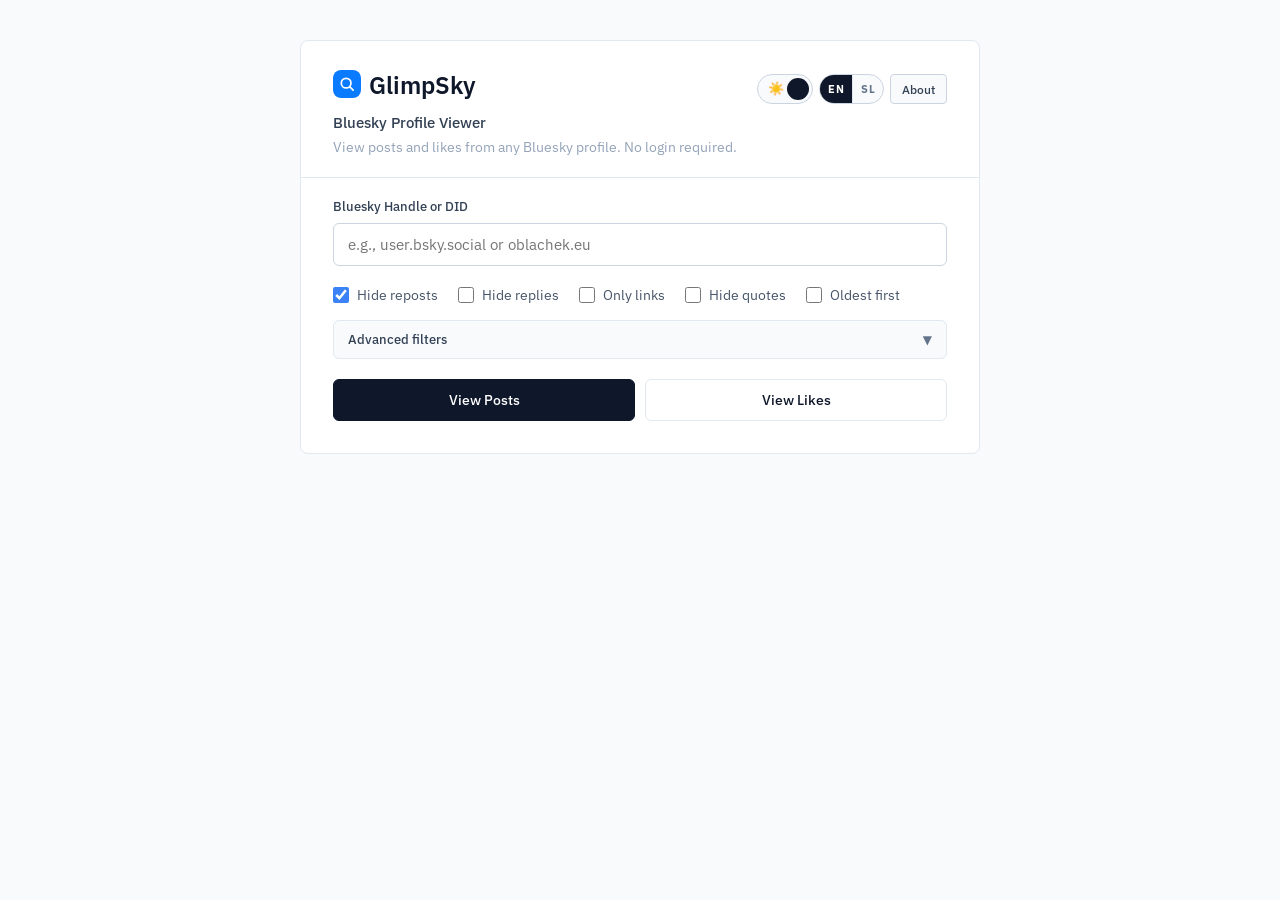
==== index.html @ 32043860 "Update OG image typography and refresh card cache version" ====
<!DOCTYPE html>
<html lang="en">
<head>
    <meta charset="UTF-8">
    <meta name="viewport" content="width=device-width, initial-scale=1.0">
    <title>GlimpSky - Bluesky Profile Viewer</title>
    <meta name="description" content="GlimpSky is a Bluesky profile viewer. Explore public posts, likes, followers, and account activity with advanced filtering, regex search, and date ranges.">
    <meta name="keywords" content="bluesky viewer, bluesky likes viewer, bluesky profile viewer, at protocol viewer, bluesky posts viewer">
    <meta name="robots" content="index, follow">
    <meta name="googlebot" content="index, follow, max-image-preview:large">
    <meta property="og:title" content="GlimpSky - Bluesky Profile Viewer">
    <meta property="og:description" content="GlimpSky is a Bluesky profile viewer. Explore public posts, likes, followers, and account activity with advanced filtering, regex search, and date ranges.">
    <meta property="og:type" content="website">
    <meta property="og:site_name" content="GlimpSky">
    <meta property="og:image" content="https://glimpsky.oblachek.eu/assets/og-image.png?v=20260225c">
    <meta property="og:image:url" content="https://glimpsky.oblachek.eu/assets/og-image.png?v=20260225c">
    <meta property="og:image:secure_url" content="https://glimpsky.oblachek.eu/assets/og-image.png?v=20260225c">
    <meta property="og:image:type" content="image/png">
    <meta property="og:image:width" content="1200">
    <meta property="og:image:height" content="630">
    <meta property="og:image:alt" content="GlimpSky Bluesky Profile Viewer">
    <meta property="og:url" content="https://glimpsky.oblachek.eu/" id="ogUrl">
    <meta name="twitter:card" content="summary_large_image">
    <meta name="twitter:title" content="GlimpSky - Bluesky Profile Viewer">
    <meta name="twitter:description" content="GlimpSky is a Bluesky profile viewer. Explore public posts, likes, followers, and account activity with advanced filtering, regex search, and date ranges.">
    <meta name="twitter:image" content="https://glimpsky.oblachek.eu/assets/og-image.png?v=20260225c">
    <meta name="twitter:image:alt" content="GlimpSky Bluesky Profile Viewer">
    <meta name="twitter:url" content="https://glimpsky.oblachek.eu/" id="twitterUrl">
    <meta name="author" content="oblachek.eu">
    <link rel="canonical" href="https://glimpsky.oblachek.eu/" id="canonicalUrl">
    <link rel="alternate" hreflang="en" href="https://glimpsky.oblachek.eu/">
    <link rel="alternate" hreflang="sl" href="https://glimpsky.oblachek.eu/sl/">
    <link rel="alternate" hreflang="x-default" href="https://glimpsky.oblachek.eu/">
    <link rel="icon" href="assets/favicon.svg" type="image/svg+xml">
    <script type="application/ld+json" id="seoStructuredData">
        {
            "@context": "https://schema.org",
            "@type": "WebApplication",
            "name": "GlimpSky",
            "applicationCategory": "SocialNetworkingApplication",
            "operatingSystem": "Web",
            "description": "GlimpSky is a Bluesky profile viewer. Explore public posts, likes, followers, and account activity with advanced filtering, regex search, and date ranges.",
            "url": "https://glimpsky.oblachek.eu/"
        }
    </script>
    <script type="application/ld+json">
        {
            "@context": "https://schema.org",
            "@type": "FAQPage",
            "mainEntity": [
                {
                    "@type": "Question",
                    "name": "What is GlimpSky?",
                    "acceptedAnswer": {
                        "@type": "Answer",
                        "text": "GlimpSky is a Bluesky profile viewer for exploring public posts, likes, followers, and profile activity."
                    }
                },
                {
                    "@type": "Question",
                    "name": "Do I need to sign in to use GlimpSky?",
                    "acceptedAnswer": {
                        "@type": "Answer",
                        "text": "No. GlimpSky reads publicly available Bluesky and AT Protocol data and does not require login."
                    }
                },
                {
                    "@type": "Question",
                    "name": "Can I view likes and filter posts?",
                    "acceptedAnswer": {
                        "@type": "Answer",
                        "text": "Yes. You can view likes, hide reposts or replies, filter by date, and search with plain text or regex."
                    }
                }
            ]
        }
    </script>
    <script>
        (function () {
            try {
                var stored = localStorage.getItem('glimpsky-theme');
                var darkPreferred = window.matchMedia && window.matchMedia('(prefers-color-scheme: dark)').matches;
                var theme = (stored === 'dark' || stored === 'light') ? stored : (darkPreferred ? 'dark' : 'light');
                document.documentElement.setAttribute('data-theme', theme);
            } catch (e) {}
        })();
    </script>
    <link rel="stylesheet" href="styles.css?v=20260225u">
</head>
<body>
    <div class="container">
        <div class="header">
            <div class="title-row">
                <img src="assets/favicon.svg" alt="" class="title-icon">
                <h1 id="mainTitle">GlimpSky</h1>
                <div class="title-actions">
                    <button class="about-btn" id="themeToggleBtn" type="button" aria-label="Toggle dark mode" aria-pressed="false"></button>
                    <div class="lang-toggle" id="languageToggle" role="group" aria-label="Language">
                        <a class="lang-option" id="langOptionEn" href="/" aria-label="English">EN</a>
                        <a class="lang-option" id="langOptionSl" href="/sl/" aria-label="Slovenian">SL</a>
                    </div>
                    <button class="about-btn" id="infoBtn" type="button">About</button>
                </div>
            </div>
            <p class="title-sub">Bluesky Profile Viewer</p>
            <p class="subtitle">View posts and likes from any Bluesky profile. No login required.</p>
            <div class="header-divider"></div>
            
            <div class="input-group">
                <label for="handle">Bluesky Handle or DID</label>
                <div class="input-with-clear">
                    <input 
                        type="text" 
                        id="handle" 
                        placeholder="e.g., user.bsky.social or oblachek.eu"
                        value="">
                    <button class="clear-input" type="button" data-clear-target="handle" aria-label="Clear handle">×</button>
                </div>
                <div class="suggestions">
                    <div class="suggestions-panel" id="handleSuggestions"></div>
                </div>
            </div>

            <div class="filter-options">
                <div class="checkbox-group">
                    <input type="checkbox" id="hideReposts" checked>
                    <label for="hideReposts">Hide reposts</label>
                </div>
                <div class="checkbox-group">
                    <input type="checkbox" id="hideReplies">
                    <label for="hideReplies">Hide replies</label>
                </div>
                <div class="checkbox-group">
                    <input type="checkbox" id="onlyLinks">
                    <label for="onlyLinks">Only links</label>
                </div>
                <div class="checkbox-group">
                    <input type="checkbox" id="hideQuotes">
                    <label for="hideQuotes">Hide quotes</label>
                </div>
                <div class="checkbox-group">
                    <input type="checkbox" id="sortOldest">
                    <label for="sortOldest">Oldest first</label>
                </div>
            </div>

            <div class="advanced-filters-inline" id="advancedFiltersInline">
                <button class="advanced-filters-toggle" id="advancedFiltersToggle" type="button" aria-expanded="false" aria-controls="advancedFiltersContent">
                    <span>Advanced filters</span>
                    <span class="toggle-icon">▼</span>
                </button>
                <div class="advanced-filters-content" id="advancedFiltersContent">
                    <div class="filter-section">
                        <label for="dateFrom">Filter by date range</label>
                        <div class="date-inputs">
                            <input type="date" id="dateFrom" placeholder="From">
                            <input type="date" id="dateTo" placeholder="To">
                        </div>
                    </div>

                    <div class="filter-section filter-section-spaced">
                        <label for="searchText">Search posts by text</label>
                        <div class="input-with-clear">
                            <input type="text" class="search-input" id="searchText" placeholder="e.g., keywords or /hello.*/i">
                            <button class="clear-input" type="button" data-clear-target="searchText" aria-label="Clear search text">×</button>
                        </div>
                    </div>

                    <div class="filter-section filter-section-spaced">
                        <label for="searchAuthor">Search by author</label>
                        <div class="input-with-clear">
                            <input type="text" class="search-input" id="searchAuthor" placeholder="e.g., /bsky\\.social$/ or @handle">
                            <button class="clear-input" type="button" data-clear-target="searchAuthor" aria-label="Clear author search">×</button>
                        </div>
                        <div class="regex-help">Both fields: plain text works by default. Use /pattern/flags for regex (e.g., /hello.*/i).</div>
                    </div>

                    <div class="filter-banner" id="filterBanner">
                        <span class="filter-banner-text">Showing filtered results for loaded items only. Load all for complete results?</span>
                        <div class="filter-banner-actions">
                            <button class="btn-outline" id="filterLoadBtn" type="button">Load & Apply</button>
                            <button class="btn-outline" id="filterCancelBtn" type="button">Cancel</button>
                        </div>
                    </div>
                </div>
            </div>

            <div class="button-group">
                <button class="btn-tab" id="loadPostsBtn">View Posts</button>
                <button class="btn-tab" id="loadLikesBtn">View Likes</button>
            </div>
        </div>

        <div id="error"></div>
        
        <div class="profile-card" id="profileCard"></div>

        <div class="content-section" id="contentSection">
            <div class="section-header">
                <div class="section-title-row">
                    <h3 class="section-title" id="sectionTitle">Posts</h3>
                    <button class="analytics-toggle-btn" id="analyticsToggleBtn" type="button" aria-expanded="false">
                        <span class="analytics-toggle-label">Show analytics</span>
                    </button>
                </div>
                <div class="coverage-hint" id="coverageHint"></div>
            </div>
            <div class="visualizations" id="visualizations" aria-live="polite"></div>
            <div id="content"></div>
            <div class="load-more-container" id="loadMoreContainer">
                <button class="load-more" id="loadMoreBtn">Load More</button>
            </div>
        </div>

    </div>

    
    <div id="listModal" class="modal" aria-hidden="true">
        <div class="modal-content" role="dialog" aria-modal="true" aria-labelledby="listModalTitle">
            <div class="modal-header">
                <div class="modal-title" id="listModalTitle">List</div>
                <button id="listModalClose" class="iconButton" type="button" aria-label="Close">×</button>
            </div>
            <div id="listModalMeta" class="modal-meta"></div>
            <div id="listModalSearchWrap" class="modal-search" style="display: none;">
                <div class="modal-search-row">
                    <input type="text" class="search-input" id="listModalSearch" placeholder="Search name/@handle or /regex/i">
                    <button class="btn-secondary modal-search-all-btn" id="listModalSearchAllBtn" type="button" style="display: none;">Search all</button>
                </div>
                <div class="modal-search-hint" id="listModalSearchHint" style="display: none;"></div>
            </div>
            <div id="listModalList" class="modal-list"></div>
            <div class="modal-footer">
                <button id="listModalLoadMore" class="btn-secondary" type="button">Load more</button>
            </div>
        </div>
    </div>

    <div id="infoModal" class="modal" aria-hidden="true">
        <div class="info-modal-content" role="dialog" aria-modal="true">
            <div class="info-modal-header">
                <h2>About This Tool</h2>
            </div>
            <div class="info-modal-body">
                <p>Have you ever found a possibly interesting account that reposts a lot and wanted to quickly check whether they post original content, and what that content actually looks like?</p>
                <p>GlimpSky lets you explore public posts, likes, followers and other information from any Bluesky account. All data comes from the open AT Protocol via public Bluesky APIs and PDS endpoints. It also demonstrates how accessible open data on ATProto can be.</p>
                
                <p><strong>Inspired by</strong> <a href="https://github.com/ClearskyApp06/clearskyservices" target="_blank" rel="noopener noreferrer">Clearsky</a> (blocking features) and <a href="https://github.com/luizzeroxis/bluesky-likes/" target="_blank" rel="noopener noreferrer">Bluesky Likes by luizzeroxis</a> (likes display).</p>
                
                <p><strong>Made by</strong> <a href="https://bsky.app/profile/oblachek.eu" target="_blank" rel="noopener noreferrer">oblachek.eu</a> with a very big amount of good vibes named ChatGPT and Claude.</p>

                <p>This tool is for informational and educational purposes only. GlimpSky is an independent project and is not affiliated with, endorsed by, or sponsored by Bluesky Social PBC or the AT Protocol project.</p>
                <p class="guides-note"><strong>Guides:</strong> <a href="/guides/bluesky-profile-viewer/">Bluesky Profile Viewer</a>, <a href="/guides/bluesky-likes-viewer/">Bluesky Likes Viewer</a>, <a href="/guides/bluesky-followers-search/">Bluesky Followers Search</a>.</p>
                <p class="share-line">Share: <a class="share-link" id="shareToolBtn" href="#" role="button">Copy link</a> <a class="share-link" id="shareBskyLink" href="#" target="_blank" rel="noopener noreferrer">Share on Bluesky</a></p>
            </div>
            <div class="info-modal-footer">
                <button id="infoModalClose" type="button">Close</button>
            </div>
        </div>
    </div>

<script src="app.js?v=20260225u" defer></script>
</body>
</html>
---- styles.css ----
@import url('https://fonts.googleapis.com/css2?family=IBM+Plex+Sans:wght@300;400;500;600;700&family=IBM+Plex+Mono:wght@400;500;600&display=swap');
        :root {
            --bg-page: #f8fafc;
            --surface-1: #ffffff;
            --surface-2: #f8fafc;
            --surface-3: #f1f5f9;
            --text-strong: #0f172a;
            --text-main: #334155;
            --text-muted: #64748b;
            --text-soft: #94a3b8;
            --border: #e2e8f0;
            --border-strong: #cbd5e1;
            --overlay: rgba(15, 23, 42, 0.6);
            --shadow-soft: 0 12px 30px rgba(15, 23, 42, 0.08);
            --shadow-strong: 0 18px 45px rgba(15, 23, 42, 0.25);
            --accent: #3b82f6;
            --accent-ring: rgba(59, 130, 246, 0.1);
            --link: #3b82f6;
            --button-solid-bg: #0f172a;
            --button-solid-hover: #1e293b;
            --button-solid-text: #ffffff;
            --success-bg: #f0fdf4;
            --success-text: #166534;
            --success-border: #bbf7d0;
            --error-bg: #fef2f2;
            --error-text: #991b1b;
            --error-border: #fecaca;
            --highlight: #fff7cc;
        }

        [data-theme="dark"] {
            --bg-page: #0b1220;
            --surface-1: #111b2e;
            --surface-2: #0f172a;
            --surface-3: #1a253b;
            --text-strong: #e5edf9;
            --text-main: #c8d5e8;
            --text-muted: #9eb0cb;
            --text-soft: #8094b3;
            --border: #26344d;
            --border-strong: #375070;
            --overlay: rgba(2, 6, 23, 0.75);
            --shadow-soft: 0 12px 30px rgba(2, 6, 23, 0.45);
            --shadow-strong: 0 18px 45px rgba(2, 6, 23, 0.55);
            --accent: #60a5fa;
            --accent-ring: rgba(96, 165, 250, 0.22);
            --link: #60a5fa;
            --button-solid-bg: #60a5fa;
            --button-solid-hover: #3b82f6;
            --button-solid-text: #0b1220;
            --success-bg: #0d2a1b;
            --success-text: #90d8ad;
            --success-border: #244f37;
            --error-bg: #2a1216;
            --error-text: #f2a9b3;
            --error-border: #5a2630;
            --highlight: #4a3f17;
        }
        * {
            margin: 0;
            padding: 0;
            box-sizing: border-box;
        }

        body {
            font-family: 'IBM Plex Sans', ui-sans-serif, system-ui, sans-serif, 'Apple Color Emoji', 'Segoe UI Emoji', 'Segoe UI Symbol', 'Noto Color Emoji';
            background: var(--bg-page);
            color: var(--text-main);
            min-height: 100vh;
            padding: 40px 20px;
        }

        code,
        kbd,
        pre,
        samp {
            font-family: 'IBM Plex Mono', ui-monospace, 'SFMono-Regular', Menlo, Monaco, Consolas, 'Liberation Mono', 'Courier New', monospace;
        }

        .container {
            max-width: 680px;
            margin: 0 auto;
        }

        .about-btn {
            padding: 3px 10px;
            background: var(--surface-1);
            color: var(--text-muted);
            border: 1px solid var(--border);
            border-radius: 4px;
            font-size: 12px;
            font-weight: 400;
            cursor: pointer;
            transition: all 0.2s;
            font-family: inherit;
            display: inline-flex;
            align-items: center;
            justify-content: center;
            text-decoration: none;
        }

        .about-btn:hover {
            background: var(--surface-2);
            color: var(--text-strong);
            border-color: var(--border-strong);
        }

        .header {
            background: var(--surface-1);
            padding: 32px;
            border-radius: 8px;
            border: 1px solid var(--border);
            margin-bottom: 24px;
        }

        .title-row {
            display: flex;
            align-items: center;
            gap: 10px;
            margin-bottom: 8px;
        }

        .title-actions {
            margin-left: auto;
            display: flex;
            align-items: center;
            gap: 6px;
        }

        #themeToggleBtn {
            width: 56px;
            min-width: 56px;
            height: 30px;
            padding: 0;
            border-radius: 999px;
            position: relative;
            overflow: hidden;
            background: var(--surface-2);
            border-color: var(--border-strong);
            color: transparent;
        }

        .lang-toggle {
            display: inline-flex;
            align-items: center;
            height: 30px;
            background: var(--surface-2);
            border: 1px solid var(--border-strong);
            border-radius: 999px;
            overflow: hidden;
        }

        #infoBtn {
            height: 30px;
            display: inline-flex;
            align-items: center;
            padding: 3px 11px;
            background: var(--surface-2);
            border-color: var(--border-strong);
            color: var(--text-main);
            font-weight: 500;
        }

        #infoBtn:hover {
            background: var(--surface-3);
            color: var(--text-strong);
            border-color: var(--border-strong);
        }

        #themeToggleBtn::before {
            content: '';
            position: absolute;
            top: 3px;
            right: 3px;
            width: 22px;
            height: 22px;
            border-radius: 50%;
            background: var(--text-strong);
            transition: left 0.2s ease, right 0.2s ease, background 0.2s ease;
        }

        #themeToggleBtn::after {
            content: '☀';
            position: absolute;
            left: 10px;
            top: 50%;
            transform: translateY(-52%);
            font-size: 13px;
            font-family: 'Segoe UI Symbol', 'Apple Symbols', 'Noto Sans Symbols 2', 'Noto Sans Symbols', 'Apple Color Emoji', 'Segoe UI Emoji', 'Noto Color Emoji', sans-serif;
            font-weight: 400;
            color: var(--text-main);
            line-height: 1;
            transition: color 0.2s ease;
        }

        #themeToggleBtn.is-dark {
            background: var(--text-strong);
            border-color: var(--border-strong);
        }

        #themeToggleBtn.is-dark::before {
            left: 3px;
            right: auto;
            background: var(--surface-1);
        }

        #themeToggleBtn.is-dark::after {
            content: '☽';
            left: auto;
            right: 10px;
            color: var(--surface-1);
        }

        .lang-option {
            min-width: 30px;
            height: 100%;
            padding: 0 8px;
            display: inline-flex;
            align-items: center;
            justify-content: center;
            font-size: 11px;
            font-weight: 700;
            letter-spacing: 0.04em;
            color: var(--text-muted);
            text-decoration: none;
            transition: all 0.2s;
        }

        .lang-option + .lang-option {
            border-left: 1px solid var(--border);
        }

        .lang-option:hover {
            background: var(--surface-1);
            color: var(--text-strong);
        }

        .lang-option.preferred:not(.active) {
            color: var(--text-strong);
        }

        .lang-option.active {
            background: var(--text-strong);
            color: var(--surface-1);
        }

        .title-icon {
            width: 28px;
            height: 28px;
            border-radius: 8px;
            flex-shrink: 0;
            margin-top: -10px;
            margin-right: -2px;
        }

        h1 {
            color: var(--text-strong);
            margin-bottom: 0;
            font-size: 24px;
            font-weight: 600;
            cursor: pointer;
            transition: color 0.2s;
        }

        #mainTitle {
            position: relative;
            top: -4px;
        }

        h1:hover {
            color: var(--accent);
        }

        .title-sub {
            color: var(--text-main);
            font-size: 15px;
            font-weight: 500;
            margin-top: 2px;
            margin-bottom: 6px;
        }

        .subtitle {
            color: var(--text-soft);
            font-size: 14px;
            line-height: 1.35;
            margin-bottom: 28px;
        }

        .header-divider {
            border-top: 1px solid var(--border);
            margin: -8px -32px 20px;
        }

        .regex-help {
            margin-top: 6px;
            font-size: 12px;
            color: var(--text-soft);
        }

        .filter-section-spaced {
            margin-top: 12px;
        }

        .input-group {
            margin-bottom: 20px;
        }

        label {
            display: block;
            margin-bottom: 8px;
            color: var(--text-main);
            font-weight: 500;
            font-size: 13px;
        }

        input[type="text"] {
            width: 100%;
            padding: 11px 14px;
            border: 1px solid var(--border-strong);
            border-radius: 6px;
            font-size: 15px;
            font-family: inherit;
            transition: all 0.2s;
            background: var(--surface-1);
            color: var(--text-strong);
        }

        input[type="text"]:focus {
            outline: none;
            border-color: var(--accent);
            box-shadow: 0 0 0 3px var(--accent-ring);
        }

        .suggestions {
            position: relative;
            margin-top: 8px;
        }

        .suggestions-panel {
            position: absolute;
            top: 0;
            left: 0;
            right: 0;
            background: var(--surface-1);
            border: 1px solid var(--border);
            border-radius: 8px;
            box-shadow: var(--shadow-soft);
            z-index: 20;
            overflow: hidden;
            display: none;
        }

        .suggestions-panel.open {
            display: block;
        }

        .suggestion-item {
            display: flex;
            align-items: center;
            gap: 10px;
            padding: 10px 12px;
            cursor: pointer;
        }

        .suggestion-item:hover {
            background: var(--surface-2);
        }

        .suggestion-avatar {
            width: 28px;
            height: 28px;
            border-radius: 999px;
            object-fit: cover;
            border: 1px solid var(--border);
            background: var(--surface-3);
            flex-shrink: 0;
        }

        .suggestion-meta {
            min-width: 0;
            display: flex;
            flex-direction: column;
        }

        .suggestion-name {
            font-size: 13px;
            font-weight: 600;
            color: var(--text-strong);
            white-space: nowrap;
            overflow: hidden;
            text-overflow: ellipsis;
        }

        .suggestion-handle {
            font-size: 12px;
            color: var(--text-muted);
            white-space: nowrap;
            overflow: hidden;
            text-overflow: ellipsis;
        }

        .filter-options {
            display: flex;
            gap: 20px;
            margin-bottom: 16px;
            flex-wrap: wrap;
        }

        .advanced-filters-inline {
            margin-bottom: 20px;
        }

        button.advanced-filters-toggle {
            display: flex;
            align-items: center;
            justify-content: space-between;
            padding: 10px 14px;
            background: var(--surface-2);
            border: 1px solid var(--border);
            border-radius: 6px;
            cursor: pointer;
            margin-bottom: 12px;
            transition: all 0.2s;
            width: 100%;
            text-align: left;
            font-family: inherit;
        }

        button.advanced-filters-toggle:hover {
            background: var(--surface-3);
            border-color: var(--border-strong);
        }

        .advanced-filters-toggle span:first-child {
            font-size: 13px;
            font-weight: 500;
            color: var(--text-main);
        }

        .toggle-icon {
            font-size: 12px;
            color: var(--text-muted);
            transition: transform 0.2s;
        }

        .advanced-filters-toggle.expanded .toggle-icon {
            transform: rotate(180deg);
        }

        .advanced-filters-content {
            display: none;
            padding: 16px;
            background: var(--surface-2);
            border: 1px solid var(--border);
            border-radius: 6px;
        }

        .advanced-filters-content.expanded {
            display: block;
        }

        .filter-section {
            display: flex;
            flex-direction: column;
            gap: 8px;
            flex: 1;
            min-width: 200px;
        }

        .filter-section label {
            font-size: 13px;
            color: var(--text-main);
            font-weight: 500;
            margin: 0;
        }

        .date-inputs {
            display: flex;
            gap: 8px;
        }

        .date-inputs input[type="date"] {
            flex: 1;
            padding: 8px 10px;
            border: 1px solid var(--border-strong);
            border-radius: 6px;
            font-size: 14px;
            font-family: inherit;
            background: var(--surface-1);
            color: var(--text-strong);
            color-scheme: light;
        }

        .date-inputs input[type="date"]:focus {
            outline: none;
            border-color: var(--accent);
            box-shadow: 0 0 0 3px var(--accent-ring);
        }

        [data-theme="dark"] .date-inputs input[type="date"] {
            color-scheme: dark;
        }

        .search-input {
            padding: 8px 12px;
            border: 1px solid var(--border-strong);
            border-radius: 6px;
            font-size: 14px;
            font-family: inherit;
            width: 100%;
        }

        .search-input:focus {
            outline: none;
            border-color: var(--accent);
            box-shadow: 0 0 0 3px var(--accent-ring);
        }

        .input-with-clear {
            position: relative;
        }

        .input-with-clear .search-input {
            padding-right: 32px;
        }

        .clear-input {
            position: absolute;
            right: 12px;
            top: 50%;
            transform: translateY(-50%);
            background: transparent;
            border: none;
            color: var(--text-soft);
            font-size: 16px;
            line-height: 1;
            cursor: pointer;
            padding: 0;
            display: none;
        }

        .clear-input.show {
            display: block;
        }

        .advanced-buttons {
            display: flex;
            gap: 10px;
            margin-top: 12px;
        }

        .filter-banner {
            display: none;
            align-items: center;
            justify-content: space-between;
            gap: 12px;
            background: transparent;
            border: none;
            padding: 12px 0 0;
            margin-top: 12px;
            font-size: 12px;
            color: var(--text-main);
        }

        .filter-banner.show {
            display: flex;
            border-top: 1px solid var(--border);
        }

        .filter-banner-text {
            flex: 1;
        }

        .filter-banner-actions {
            display: flex;
            gap: 8px;
            flex-shrink: 0;
        }

        .btn-outline {
            background: var(--surface-1);
            color: var(--text-main);
            padding: 10px 18px;
            border: 1px solid var(--border-strong);
            border-radius: 6px;
            font-size: 13px;
            font-weight: 500;
            cursor: pointer;
            transition: all 0.2s;
            flex: 0 0 auto;
        }

        .btn-outline:hover:not(:disabled) {
            background: var(--surface-2);
            border-color: var(--text-soft);
            color: var(--text-strong);
        }

        .warning-text {
            background: #f1f5f9;
            color: #475569;
            padding: 8px 12px;
            border-radius: 4px;
            font-size: 12px;
            border: 1px solid #e2e8f0;
            margin-top: 8px;
            display: none;
        }

        .warning-text.show {
            display: flex;
        }

        .warning-text .btn-outline {
            padding: 6px 14px;
            font-size: 12px;
            margin: 0;
        }

        .checkbox-group {
            display: flex;
            align-items: center;
            gap: 8px;
        }

        input[type="checkbox"] {
            width: 16px;
            height: 16px;
            cursor: pointer;
            accent-color: #3b82f6;
        }

        .checkbox-group label {
            margin: 0;
            font-size: 14px;
            color: #475569;
            font-weight: 400;
        }

        .button-group {
            display: flex;
            gap: 10px;
        }

        button {
            padding: 11px 20px;
            border: none;
            border-radius: 6px;
            font-size: 14px;
            font-weight: 500;
            font-family: inherit;
            cursor: pointer;
            transition: all 0.2s;
        }

        .button-group > button {
            flex: 1;
        }

        .btn-primary {
            background: #0f172a;
            color: white;
        }

        .btn-primary:hover:not(:disabled) {
            background: #1e293b;
            transform: translateY(-1px);
            box-shadow: 0 4px 12px rgba(15, 23, 42, 0.15);
        }

        .btn-tab {
            background: white;
            color: #0f172a;
            border: 1px solid #e2e8f0;
        }

        .btn-tab:hover:not(:disabled) {
            background: #f8fafc;
            border-color: #cbd5e1;
            transform: translateY(-1px);
            box-shadow: 0 4px 12px rgba(15, 23, 42, 0.08);
        }

        .btn-tab.active {
            background: #0f172a;
            color: white;
            border-color: #0f172a;
        }

        .btn-tab.active:hover:not(:disabled) {
            background: #1e293b;
            border-color: #1e293b;
        }

        .btn-secondary {
            background: white;
            color: #0f172a;
            border: 1px solid #e2e8f0;
        }

        .btn-secondary:hover:not(:disabled) {
            background: #f8fafc;
            border-color: #cbd5e1;
            transform: translateY(-1px);
            box-shadow: 0 4px 12px rgba(15, 23, 42, 0.08);
        }

        button:disabled {
            opacity: 0.5;
            cursor: not-allowed;
            transform: none !important;
        }

        button:focus-visible,
        a:focus-visible,
        .clear-input:focus-visible,
        .advanced-filters-toggle:focus-visible {
            outline: 2px solid var(--accent);
            outline-offset: 2px;
        }

        .profile-card {
            background: white;
            padding: 24px;
            border-radius: 8px;
            border: 1px solid #e2e8f0;
            margin-bottom: 24px;
            display: none;
        }

        .profile-header {
            display: flex;
            align-items: start;
            gap: 16px;
            margin-bottom: 20px;
        }

        .avatar {
            width: 72px;
            height: 72px;
            border-radius: 50%;
            object-fit: cover;
            border: 2px solid #e2e8f0;
        }

        .profile-info h2 {
            color: #0f172a;
            margin-bottom: 4px;
            font-size: 20px;
            font-weight: 600;
        }

        .profile-topline {
            display: flex;
            align-items: center;
            gap: 10px;
            width: 100%;
        }

        .profile-topline h2 {
            margin-bottom: 0;
        }

        .profile-topline .copy-link-btn {
            margin-left: auto;
        }

        .profile-info {
            flex: 1;
            min-width: 0;
        }

        .handle {
            color: #64748b;
            font-size: 14px;
            margin-bottom: 8px;
        }

        .description {
            color: #475569;
            line-height: 1.5;
            margin-top: 12px;
            font-size: 14px;
        }

        .description a {
            color: var(--link);
            text-decoration: underline;
            text-underline-offset: 2px;
        }

        .description a:hover {
            color: #1d4ed8;
        }


        .stats {
            display: flex;
            gap: 24px;
            padding-top: 16px;
            border-top: 1px solid #f1f5f9;
            flex-wrap: wrap;
            margin-left: 88px;
        }

        .account-info {
            display: grid;
            grid-template-columns: repeat(3, minmax(0, 1fr));
            gap: 10px;
            margin-top: 14px;
            padding-top: 14px;
            border-top: 1px dashed #e2e8f0;
            font-size: 13px;
            color: #64748b;
        }

        @media (max-width: 900px) {
            .account-info {
                grid-template-columns: repeat(2, minmax(0, 1fr));
            }
        }

        @media (max-width: 900px) and (hover: none) and (pointer: coarse) {
            .account-info {
                grid-template-columns: 1fr;
                text-align: left;
            }
        }

        .account-item {
            display: flex;
            flex-direction: column;
            align-items: flex-start;
            gap: 4px;
            padding: 10px 12px;
            border: 1px solid #e2e8f0;
            border-radius: 10px;
            background: #f8fafc;
            min-width: 0;
        }

        .account-label {
            font-weight: 600;
            color: #0f172a;
            font-size: 12px;
            text-transform: uppercase;
            letter-spacing: 0.04em;
        }

        .account-item > :last-child {
            color: #475569;
            font-size: 13px;
            font-weight: 400;
            line-height: 1.35;
            overflow-wrap: anywhere;
        }

        #identityUpdateDate[title] {
            cursor: help;
        }

        .account-value-link {
            color: inherit;
            text-decoration: none;
            font-weight: 400;
            max-width: 100%;
            overflow: hidden;
            text-overflow: ellipsis;
            white-space: nowrap;
            display: block;
        }

        .account-value-link:hover {
            text-decoration: underline;
        }

        .recent-activity {
            display: flex;
            gap: 14px;
            flex-wrap: wrap;
            margin-top: 10px;
            padding-top: 10px;
            border-top: 1px dashed #e2e8f0;
            font-size: 13px;
            color: #64748b;
        }

        .recent-item {
            white-space: nowrap;
        }

        .recent-item strong {
            color: #0f172a;
            font-weight: 600;
        }

        .stat {
            display: flex;
            gap: 6px;
            align-items: baseline;
        }

        .stat-value {
            font-size: 16px;
            font-weight: 600;
            color: #0f172a;
        }

        .stat-label {
            font-size: 14px;
            color: #64748b;
            font-weight: 400;
        }

        .statButton {
            background: transparent;
            border: 0;
            padding: 0;
            cursor: pointer;
            text-align: left;
            font-family: inherit;
        }

        .statButton:hover .stat-value {
            text-decoration: underline;
        }

        .statButton .stat-value,
        .statButton .stat-label {
            font-size: 16px;
            font-weight: 600;
        }

        .statButton .stat-label {
            font-weight: 400;
            font-size: 14px;
        }

        .modal {
            position: fixed;
            inset: 0;
            background: rgba(15, 23, 42, 0.6);
            display: none;
            align-items: center;
            justify-content: center;
            padding: 20px;
            z-index: 9999;
        }

        #listModal {
            align-items: flex-start;
        }

        .modal.open {
            display: flex;
        }

        .info-modal-content {
            width: min(500px, 90%);
            background: white;
            border-radius: 12px;
            box-shadow: 0 18px 45px rgba(15, 23, 42, 0.25);
            overflow: hidden;
        }

        .info-modal-header {
            padding: 20px 24px;
            border-bottom: 1px solid #e2e8f0;
        }

        .info-modal-header h2 {
            font-size: 18px;
            font-weight: 600;
            color: #0f172a;
        }

        .info-modal-body {
            padding: 20px 24px;
            max-height: 70vh;
            overflow-y: auto;
        }

        .info-modal-body p {
            color: #475569;
            line-height: 1.6;
            margin-bottom: 12px;
            font-size: 14px;
        }

        .info-modal-body p:last-child {
            margin-bottom: 0;
        }

        .info-modal-body .guides-note {
            font-size: 12px;
            margin-top: 6px;
        }

        .info-modal-body a {
            color: #3b82f6;
            text-decoration: none;
            font-weight: 500;
        }

        .info-modal-body a:hover {
            color: #64748b;
            text-decoration: underline;
        }

        .info-modal-footer {
            padding: 16px 24px;
            border-top: 1px solid #f1f5f9;
            display: flex;
            justify-content: flex-end;
        }

        .info-modal-footer button {
            padding: 8px 16px;
            background: #0f172a;
            color: white;
            border: none;
            border-radius: 6px;
            font-size: 14px;
            font-weight: 500;
            cursor: pointer;
        }

        .info-modal-footer button:hover {
            background: #1e293b;
        }

        .modal-content {
            width: min(720px, 100%);
            max-height: 85vh;
            background: white;
            border-radius: 16px;
            box-shadow: 0 18px 45px rgba(15, 23, 42, 0.25);
            display: flex;
            flex-direction: column;
            overflow: hidden;
        }

        .modal-header {
            display: flex;
            align-items: center;
            justify-content: space-between;
            padding: 14px 16px;
            border-bottom: 1px solid #f1f5f9;
            position: relative;
        }

        .modal-title {
            font-size: 16px;
            font-weight: 600;
            color: #0f172a;
            flex: 1;
            padding-right: 28px;
        }

        .iconButton {
            background: transparent;
            border: none;
            cursor: pointer;
            font-size: 24px;
            line-height: 1;
            color: #64748b;
            padding: 0;
            width: auto;
            height: auto;
            position: absolute;
            right: 16px;
            top: 50%;
            transform: translateY(-50%);
        }

        .iconButton:hover {
            color: #0f172a;
        }

        .modal-meta {
            padding: 10px 16px;
            font-size: 13px;
            color: #64748b;
            border-bottom: 1px solid #f1f5f9;
        }

        .modal-search {
            padding: 10px 16px;
            border-bottom: 1px solid #f1f5f9;
            background: #ffffff;
        }

        .modal-search-row {
            display: flex;
            align-items: center;
            gap: 8px;
        }

        .modal-search .search-input {
            flex: 1;
            min-width: 0;
            margin: 0;
        }

        .modal-search-all-btn {
            flex: 0 0 auto;
            white-space: nowrap;
            padding: 8px 12px;
            font-size: 12px;
            font-weight: 500;
        }

        .modal-search-all-btn:hover:not(:disabled),
        #listModalLoadMore:hover:not(:disabled) {
            transform: none;
            box-shadow: none;
        }

        .modal-search-hint {
            margin-top: 8px;
            font-size: 12px;
            color: #64748b;
            line-height: 1.35;
        }

        .modal-list {
            flex: 1;
            overflow: auto;
            padding: 10px 12px;
            background: #ffffff;
        }

        .list-item {
            display: flex;
            gap: 12px;
            padding: 10px 10px;
            border-radius: 12px;
            cursor: pointer;
        }

        .list-item:hover {
            background: #f8fafc;
        }

        .list-avatar {
            width: 40px;
            height: 40px;
            border-radius: 999px;
            object-fit: cover;
            border: 1px solid #e2e8f0;
            background: #f1f5f9;
            flex-shrink: 0;
        }

        .list-main {
            flex: 1;
            min-width: 0;
        }

        .list-name {
            font-weight: 600;
            color: #0f172a;
            white-space: nowrap;
            overflow: hidden;
            text-overflow: ellipsis;
            line-height: 1.2;
        }

        .list-handle {
            font-size: 13px;
            color: #64748b;
            white-space: nowrap;
            overflow: hidden;
            text-overflow: ellipsis;
            margin-top: 2px;
        }

        .modal-footer {
            padding: 12px 16px;
            border-top: 1px solid #f1f5f9;
            display: flex;
            justify-content: flex-end;
            gap: 10px;
            background: #ffffff;
        }


        .content-section {
            display: none;
        }

        .section-header {
            background: white;
            padding: 16px 24px;
            border-radius: 8px 8px 0 0;
            border: 1px solid #e2e8f0;
            border-bottom: none;
        }

        .section-title-row {
            display: flex;
            justify-content: space-between;
            align-items: flex-start;
            gap: 12px;
        }

        .section-title {
            font-size: 16px;
            font-weight: 600;
            color: #0f172a;
            margin: 0;
        }

        .analytics-toggle-btn {
            display: none;
            flex-direction: column;
            align-items: flex-start;
            gap: 2px;
            border: 1px solid #cbd5e1;
            background: #ffffff;
            color: #0f172a;
            border-radius: 6px;
            padding: 6px 10px;
            font-size: 11px;
            line-height: 1.2;
            cursor: pointer;
            transition: all 0.2s ease;
            max-width: min(280px, 48vw);
            text-align: left;
        }

        .analytics-toggle-btn.show {
            display: inline-flex;
        }

        .analytics-toggle-btn:hover {
            border-color: #94a3b8;
            background: #f8fafc;
        }

        .analytics-toggle-btn.expanded {
            border-color: #93c5fd;
            background: #eff6ff;
        }

        .analytics-toggle-label {
            font-size: 11px;
            font-weight: 700;
            line-height: 1.2;
        }

        .analytics-toggle-hint {
            font-size: 10px;
            line-height: 1.3;
            color: #64748b;
        }

        .coverage-hint {
            display: none;
            flex-direction: column;
            align-items: flex-start;
            gap: 6px;
            margin-top: 8px;
        }

        .coverage-hint.show {
            display: flex;
        }

        .coverage-text {
            font-size: 12px;
            line-height: 1.35;
            color: #64748b;
        }

        .coverage-text.is-partial {
            color: #b45309;
        }

        .coverage-text.is-complete {
            color: #166534;
        }

        .coverage-load-btn {
            border: 1px solid #cbd5e1;
            background: #ffffff;
            color: #0f172a;
            border-radius: 999px;
            padding: 4px 10px;
            font-size: 11px;
            font-weight: 600;
            line-height: 1.2;
            cursor: pointer;
            transition: all 0.2s ease;
        }

        .coverage-load-btn:hover {
            border-color: #94a3b8;
            background: #f8fafc;
        }

        .visualizations {
            display: none;
            grid-template-columns: repeat(2, minmax(0, 1fr));
            gap: 12px;
            padding: 12px;
            background: #ffffff;
            border-left: 1px solid #e2e8f0;
            border-right: 1px solid #e2e8f0;
            border-bottom: 1px solid #e2e8f0;
        }

        .viz-card {
            border: 1px solid #e2e8f0;
            border-radius: 12px;
            background: linear-gradient(180deg, #ffffff 0%, #f8fafc 100%);
            padding: 12px;
            min-width: 0;
        }

        .viz-card-wide {
            grid-column: 1 / -1;
        }

        .viz-head {
            display: flex;
            justify-content: space-between;
            align-items: flex-start;
            gap: 12px;
            margin-bottom: 10px;
        }

        .viz-head h4 {
            color: #0f172a;
            font-size: 14px;
            font-weight: 600;
            margin: 0;
        }

        .viz-head p {
            color: #64748b;
            font-size: 12px;
            margin: 2px 0 0;
        }

        .viz-activity-note {
            margin-top: 4px;
            font-size: 11px;
            line-height: 1.35;
            color: #64748b;
        }

        .viz-range-controls {
            margin-top: 8px;
            display: flex;
            flex-wrap: wrap;
            gap: 6px;
        }

        .viz-line-mode-label {
            margin: 8px 0 0;
            display: inline-flex;
            align-items: center;
            gap: 6px;
            font-size: 11px;
            line-height: 1.2;
            color: #64748b;
            font-weight: 500;
        }

        .viz-line-mode-label input[type="checkbox"] {
            width: 14px;
            height: 14px;
        }

        .viz-range-btn {
            border: 1px solid #cbd5e1;
            background: #ffffff;
            color: #334155;
            border-radius: 999px;
            padding: 3px 10px;
            font-size: 11px;
            font-weight: 600;
            line-height: 1.2;
            cursor: pointer;
            transition: all 0.2s ease;
        }

        .viz-range-btn:hover {
            border-color: #94a3b8;
            background: #f8fafc;
            color: #0f172a;
        }

        .viz-range-btn.is-active {
            border-color: #60a5fa;
            background: #eff6ff;
            color: #1d4ed8;
        }

        .viz-head-tight {
            margin-bottom: 8px;
        }

        .viz-kpis {
            display: flex;
            gap: 8px;
            flex-wrap: wrap;
            justify-content: flex-end;
        }

        .viz-kpi {
            display: flex;
            flex-direction: column;
            align-items: flex-end;
            border: 1px solid #dbe5f2;
            border-radius: 8px;
            background: #ffffff;
            padding: 6px 8px;
            min-width: 76px;
        }

        .viz-kpi-value {
            color: #0f172a;
            font-size: 13px;
            font-weight: 700;
            line-height: 1.1;
        }

        .viz-kpi-label {
            color: #64748b;
            font-size: 11px;
            text-transform: lowercase;
        }

        .viz-chart-shell {
            height: 146px;
            border: 1px solid #e2e8f0;
            border-radius: 10px;
            background: #ffffff;
            padding: 8px;
            position: relative;
        }

        .viz-chart-svg {
            width: 100%;
            height: 100%;
            display: block;
        }

        .viz-grid-line {
            stroke: #edf2f7;
            stroke-width: 1;
        }

        .viz-chart-area {
            fill: rgba(59, 130, 246, 0.16);
        }

        .viz-chart-line {
            fill: none;
            stroke: #3b82f6;
            stroke-width: 1.35;
            stroke-linejoin: round;
            stroke-linecap: round;
        }

        .viz-series-line {
            fill: none;
            stroke: var(--viz-line-color, #3b82f6);
            stroke-width: var(--viz-line-width, 1.35);
            stroke-linejoin: round;
            stroke-linecap: round;
        }

        .viz-hit {
            fill: transparent;
            cursor: pointer;
            outline: none;
        }

        .viz-hit.is-active {
            fill: rgba(59, 130, 246, 0.08);
        }

        .viz-hit:focus-visible {
            fill: rgba(59, 130, 246, 0.12);
        }

        .viz-point {
            fill: var(--viz-point-color, #94a3b8);
            opacity: 0.72;
            transition: opacity 0.2s ease;
        }

        .viz-point.is-active {
            opacity: 1;
        }

        .viz-point.is-selected {
            opacity: 1;
            stroke: #0f172a;
            stroke-width: 1.15;
        }

        .viz-tooltip {
            position: absolute;
            z-index: 2;
            left: 8px;
            top: 8px;
            background: #0f172a;
            color: #ffffff;
            border-radius: 8px;
            padding: 6px 8px;
            font-size: 11px;
            line-height: 1.2;
            pointer-events: none;
            opacity: 0;
            transform: translateY(2px);
            transition: opacity 0.14s ease, transform 0.14s ease;
            white-space: normal;
            min-width: 132px;
            max-width: 220px;
        }

        .viz-tooltip.show {
            opacity: 1;
            transform: translateY(0);
        }

        .viz-tooltip-date {
            font-size: 11px;
            font-weight: 700;
            line-height: 1.2;
            margin-bottom: 2px;
        }

        .viz-tooltip-total {
            font-size: 11px;
            line-height: 1.2;
            margin-bottom: 4px;
        }

        .viz-tooltip-row {
            display: flex;
            justify-content: space-between;
            align-items: baseline;
            gap: 10px;
            font-size: 10px;
            line-height: 1.25;
        }

        .viz-tooltip-row strong {
            font-weight: 700;
        }

        .viz-axis-labels {
            margin-top: 8px;
            display: flex;
            justify-content: space-between;
            color: #64748b;
            font-size: 11px;
        }

        .viz-legend {
            margin-top: 8px;
            display: flex;
            flex-wrap: wrap;
            gap: 6px 12px;
        }

        .viz-legend-item {
            display: inline-flex;
            align-items: center;
            gap: 6px;
            color: #64748b;
            font-size: 11px;
            line-height: 1.2;
        }

        .viz-legend-swatch {
            width: 16px;
            height: 2px;
            border-radius: 999px;
            background: var(--viz-legend-color, #3b82f6);
            flex-shrink: 0;
        }

        .viz-mix {
            display: flex;
            flex-direction: column;
            gap: 10px;
        }

        .viz-mix-row {
            display: flex;
            flex-direction: column;
            gap: 5px;
        }

        .viz-mix-top {
            display: flex;
            justify-content: space-between;
            align-items: baseline;
            gap: 10px;
        }

        .viz-mix-label {
            color: #0f172a;
            font-size: 12px;
            font-weight: 500;
        }

        .viz-mix-value {
            color: #64748b;
            font-size: 12px;
            white-space: nowrap;
        }

        .viz-mix-track {
            height: 7px;
            border-radius: 999px;
            background: #e2e8f0;
            overflow: hidden;
        }

        .viz-mix-fill {
            height: 100%;
            border-radius: inherit;
            min-width: 3px;
        }

        .viz-fill-originals,
        .viz-fill-text {
            background: #3b82f6;
        }

        .viz-fill-replies {
            background: #0ea5e9;
        }

        .viz-fill-reposts {
            background: #14b8a6;
        }

        .viz-fill-quotes {
            background: #f59e0b;
        }

        .viz-fill-links {
            background: #6366f1;
        }

        .viz-fill-media {
            background: #ef4444;
        }

        .viz-top-list {
            list-style: none;
            display: flex;
            flex-direction: column;
            gap: 6px;
            margin: 0;
            padding: 0;
        }

        .viz-top-btn {
            width: 100%;
            display: flex;
            align-items: center;
            gap: 8px;
            border: 1px solid #e2e8f0;
            border-radius: 10px;
            background: #ffffff;
            padding: 8px;
            text-align: left;
            cursor: pointer;
            transition: all 0.2s ease;
        }

        .viz-top-btn:hover {
            border-color: #cbd5e1;
            background: #f8fafc;
        }

        .viz-top-rank {
            width: 18px;
            color: #64748b;
            font-size: 12px;
            font-weight: 600;
            text-align: center;
            flex-shrink: 0;
        }

        .viz-top-avatar {
            width: 26px;
            height: 26px;
            border-radius: 999px;
            border: 1px solid #e2e8f0;
            object-fit: cover;
            background: #f1f5f9;
            flex-shrink: 0;
        }

        .viz-top-meta {
            min-width: 0;
            display: flex;
            flex-direction: column;
        }

        .viz-top-name {
            color: #0f172a;
            font-size: 12px;
            font-weight: 600;
            white-space: nowrap;
            overflow: hidden;
            text-overflow: ellipsis;
        }

        .viz-top-handle {
            color: #64748b;
            font-size: 11px;
            white-space: nowrap;
            overflow: hidden;
            text-overflow: ellipsis;
        }

        .viz-top-count {
            margin-left: auto;
            color: #0f172a;
            font-size: 12px;
            font-weight: 700;
            border: 1px solid #dbe5f2;
            border-radius: 999px;
            padding: 2px 8px;
            background: #f8fafc;
            flex-shrink: 0;
        }

        .viz-empty {
            color: #64748b;
            font-size: 12px;
            padding: 8px 2px;
        }

        .viz-reset-btn {
            border: 1px solid #cbd5e1;
            background: #ffffff;
            color: #0f172a;
            border-radius: 999px;
            padding: 4px 10px;
            font-size: 11px;
            font-weight: 600;
            line-height: 1.2;
            cursor: pointer;
            transition: all 0.2s ease;
            flex-shrink: 0;
        }

        .viz-reset-btn:hover {
            border-color: #94a3b8;
            background: #f8fafc;
        }

        #content {
            background: white;
            border-left: 1px solid #e2e8f0;
            border-right: 1px solid #e2e8f0;
            border-bottom: 1px solid #e2e8f0;
            border-radius: 0 0 8px 8px;
        }

        #content.has-load-more {
            border-bottom: none;
            border-radius: 0;
        }

        .load-more-container {
            display: none;
            background: white;
            padding: 20px;
            border-radius: 0 0 8px 8px;
            border: 1px solid #e2e8f0;
            text-align: center;
        }

        .load-more {
            background: transparent;
            border: 1px solid #e2e8f0;
            color: #64748b;
            font-size: 12px;
            padding: 4px 8px;
            border-radius: 6px;
            cursor: pointer;
            transition: all 0.2s;
            font-family: inherit;
            text-decoration: none;
            font-weight: 400;
        }

        .load-more:hover:not(:disabled) {
            color: #0f172a;
            border-color: #cbd5e1;
            background: #f8fafc;
        }


        .post {
            padding: 20px 24px;
            border-bottom: 1px solid #f1f5f9;
            transition: background 0.15s;
            cursor: pointer;
        }

        .post:hover {
            background: #f8fafc;
        }

        .post:last-child {
            border-bottom: none;
        }

        .post-header {
            display: flex;
            align-items: center;
            gap: 12px;
            margin-bottom: 10px;
        }

        .post-avatar {
            width: 40px;
            height: 40px;
            border-radius: 50%;
            object-fit: cover;
        }

        .post-author {
            flex: 1;
            min-width: 0;
        }

        .post-name {
            font-weight: 600;
            color: #0f172a;
            font-size: 15px;
            white-space: nowrap;
            overflow: hidden;
            text-overflow: ellipsis;
        }

        .post-handle {
            color: #64748b;
            font-size: 14px;
        }

        .post-time {
            color: #94a3b8;
            font-size: 13px;
            white-space: nowrap;
        }

        .post-actions {
            display: flex;
            align-items: center;
            gap: 6px;
            margin-left: 8px;
        }

        .copy-link-btn {
            background: transparent;
            border: 1px solid #e2e8f0;
            color: #6b7280;
            font-size: 12px;
            padding: 4px 8px;
            border-radius: 6px;
            font-weight: 400;
            cursor: pointer;
            transition: all 0.2s;
            font-family: inherit;
            text-decoration: none;
        }

        .copy-link-btn:hover {
            color: #0f172a;
            border-color: #cbd5e1;
            background: #f8fafc;
        }

        .share-line {
            font-size: 12px;
            color: #94a3b8;
            margin-top: 12px;
            padding-top: 12px;
            border-top: 1px solid #e2e8f0;
        }

        .share-link {
            font-size: inherit;
            color: #94a3b8;
            text-decoration: none;
            margin-left: 8px;
            padding: 0;
            border: none;
            background: transparent;
            cursor: pointer;
        }

        .info-modal-body .share-line {
            font-size: 12px;
        }

        .info-modal-body .share-link {
            font-size: 12px;
        }

        .share-link:hover {
            color: #64748b;
            text-decoration: underline;
        }

        .post-text {
            color: #334155;
            line-height: 1.6;
            margin-bottom: 12px;
            white-space: pre-wrap;
            word-wrap: break-word;
            font-size: 15px;
        }

        .post-text a {
            color: #64748b;
            text-decoration: none;
        }

        .post-text a:hover {
            color: #0f172a;
            text-decoration: underline;
        }

        .error a {
            color: #64748b;
            text-decoration: none;
            font-weight: 500;
        }

        .error a:hover {
            color: #0f172a;
            text-decoration: underline;
        }

        .highlight {
            background: #fff7cc;
            padding: 0 2px;
            border-radius: 3px;
        }

        .post-image {
            width: 100%;
            border-radius: 8px;
            margin-bottom: 12px;
            border: 1px solid #e2e8f0;
        }

        .post-engagement {
            display: flex;
            gap: 16px;
            color: #64748b;
            font-size: 13px;
        }

        .engagement-item {
            display: flex;
            align-items: center;
            gap: 4px;
        }

        .repost-indicator {
            color: #64748b;
            font-size: 13px;
            margin-bottom: 10px;
            font-weight: 500;
        }

        .reply-indicator {
            color: #64748b;
            font-size: 13px;
            margin-bottom: 10px;
            font-weight: 500;
        }

        .quote-indicator {
            color: #64748b;
            font-size: 13px;
            margin-bottom: 10px;
            font-weight: 500;
        }

        .reply-preview,
        .quote-preview {
            border: 1px solid #e2e8f0;
            background: #f8fafc;
            border-radius: 8px;
            padding: 10px 12px;
            margin-bottom: 12px;
            font-size: 13px;
            color: #475569;
        }

        .preview-meta {
            color: #64748b;
            margin-bottom: 6px;
        }

        .loading {
            text-align: center;
            padding: 60px 20px;
            color: #64748b;
        }

        .spinner {
            border: 2px solid #f1f5f9;
            border-top: 2px solid #3b82f6;
            border-radius: 50%;
            width: 32px;
            height: 32px;
            animation: spin 0.8s linear infinite;
            margin: 0 auto 12px;
        }

        @keyframes spin {
            0% { transform: rotate(0deg); }
            100% { transform: rotate(360deg); }
        }

        .error {
            background: #fef2f2;
            color: #991b1b;
            padding: 14px 16px;
            border-radius: 6px;
            margin-bottom: 20px;
            border: 1px solid #fecaca;
            font-size: 14px;
        }

        .error .btn-outline {
            background: transparent;
            border: 1px solid #e2e8f0;
            color: #6b7280;
            font-size: 12px;
            padding: 4px 8px;
            border-radius: 6px;
            margin-top: 6px;
            margin-left: 8px;
            transition: all 0.2s;
        }

        .error .btn-outline:hover:not(:disabled) {
            color: #0f172a;
            border-color: #cbd5e1;
            background: #f8fafc;
        }

        .empty-state {
            text-align: center;
            padding: 60px 20px;
            color: #64748b;
        }

        .empty-state p {
            font-size: 14px;
        }

        .success-message {
            background: #f0fdf4;
            color: #166534;
            padding: 8px 12px;
            border-radius: 4px;
            font-size: 12px;
            border: 1px solid #bbf7d0;
            margin-bottom: 16px;
        }

        [data-theme="dark"] input[type="checkbox"] {
            accent-color: var(--accent);
        }

        [data-theme="dark"] .warning-text,
        [data-theme="dark"] .profile-card,
        [data-theme="dark"] .info-modal-content,
        [data-theme="dark"] .modal-content,
        [data-theme="dark"] .modal-search,
        [data-theme="dark"] .modal-list,
        [data-theme="dark"] .modal-footer,
        [data-theme="dark"] .section-header,
        [data-theme="dark"] #content,
        [data-theme="dark"] .load-more-container {
            background: var(--surface-1);
            border-color: var(--border);
            color: var(--text-main);
        }

        [data-theme="dark"] .checkbox-group label,
        [data-theme="dark"] .description,
        [data-theme="dark"] .account-info,
        [data-theme="dark"] .recent-activity,
        [data-theme="dark"] .handle,
        [data-theme="dark"] .stat-label,
        [data-theme="dark"] .post-handle,
        [data-theme="dark"] .post-engagement,
        [data-theme="dark"] .repost-indicator,
        [data-theme="dark"] .reply-indicator,
        [data-theme="dark"] .quote-indicator,
        [data-theme="dark"] .preview-meta,
        [data-theme="dark"] .loading,
        [data-theme="dark"] .empty-state,
        [data-theme="dark"] .list-handle,
        [data-theme="dark"] .modal-search-hint,
        [data-theme="dark"] .iconButton,
        [data-theme="dark"] .modal-meta,
        [data-theme="dark"] .copy-link-btn,
        [data-theme="dark"] .share-line,
        [data-theme="dark"] .share-link,
        [data-theme="dark"] .post-time {
            color: var(--text-muted);
        }

        [data-theme="dark"] .profile-info h2,
        [data-theme="dark"] .account-label,
        [data-theme="dark"] .recent-item strong,
        [data-theme="dark"] .stat-value,
        [data-theme="dark"] .modal-title,
        [data-theme="dark"] .list-name,
        [data-theme="dark"] .section-title,
        [data-theme="dark"] .post-name,
        [data-theme="dark"] .iconButton:hover {
            color: var(--text-strong);
        }

        [data-theme="dark"] .stats {
            border-top-color: var(--surface-3);
        }

        [data-theme="dark"] .account-info {
            border-top-color: var(--border);
        }

        [data-theme="dark"] .account-item {
            background: var(--surface-2);
            border-color: var(--border);
        }

        [data-theme="dark"] .account-item > :last-child {
            color: var(--text-muted);
        }

        [data-theme="dark"] .recent-activity {
            border-top-color: var(--border);
        }

        [data-theme="dark"] .modal {
            background: var(--overlay);
        }

        [data-theme="dark"] .info-modal-content,
        [data-theme="dark"] .modal-content {
            box-shadow: var(--shadow-strong);
        }

        [data-theme="dark"] .info-modal-header,
        [data-theme="dark"] .modal-header,
        [data-theme="dark"] .modal-meta,
        [data-theme="dark"] .modal-search,
        [data-theme="dark"] .modal-footer,
        [data-theme="dark"] .post,
        [data-theme="dark"] .share-line,
        [data-theme="dark"] .info-modal-footer {
            border-color: var(--surface-3);
        }

        [data-theme="dark"] .info-modal-header h2,
        [data-theme="dark"] .info-modal-body p,
        [data-theme="dark"] .post-text,
        [data-theme="dark"] .reply-preview,
        [data-theme="dark"] .quote-preview {
            color: var(--text-main);
        }

        [data-theme="dark"] .info-modal-body a {
            color: var(--link);
        }

        [data-theme="dark"] .description a {
            color: var(--link);
        }

        [data-theme="dark"] .info-modal-body a:hover,
        [data-theme="dark"] .description a:hover,
        [data-theme="dark"] .share-link:hover,
        [data-theme="dark"] .post-text a:hover,
        [data-theme="dark"] .error a:hover {
            color: var(--text-main);
        }

        [data-theme="dark"] .btn-primary,
        [data-theme="dark"] .btn-tab.active,
        [data-theme="dark"] .info-modal-footer button {
            background: var(--button-solid-bg);
            border-color: var(--button-solid-bg);
            color: var(--button-solid-text);
        }

        [data-theme="dark"] .btn-primary:hover:not(:disabled),
        [data-theme="dark"] .btn-tab.active:hover:not(:disabled),
        [data-theme="dark"] .info-modal-footer button:hover {
            background: var(--button-solid-hover);
            border-color: var(--button-solid-hover);
            box-shadow: var(--shadow-soft);
        }

        [data-theme="dark"] .btn-tab,
        [data-theme="dark"] .btn-secondary,
        [data-theme="dark"] .copy-link-btn,
        [data-theme="dark"] .load-more,
        [data-theme="dark"] .error .btn-outline {
            background: var(--surface-1);
            color: var(--text-main);
            border-color: var(--border);
        }

        [data-theme="dark"] .btn-tab:hover:not(:disabled),
        [data-theme="dark"] .btn-secondary:hover:not(:disabled),
        [data-theme="dark"] .copy-link-btn:hover,
        [data-theme="dark"] .load-more:hover:not(:disabled),
        [data-theme="dark"] .error .btn-outline:hover:not(:disabled),
        [data-theme="dark"] .list-item:hover,
        [data-theme="dark"] .post:hover {
            background: var(--surface-2);
            border-color: var(--border-strong);
            color: var(--text-strong);
            box-shadow: var(--shadow-soft);
        }

        [data-theme="dark"] .modal-search-all-btn:hover:not(:disabled),
        [data-theme="dark"] #listModalLoadMore:hover:not(:disabled) {
            transform: none;
            box-shadow: none;
        }

        [data-theme="dark"] .share-link,
        [data-theme="dark"] .post-text a,
        [data-theme="dark"] .error a {
            color: var(--text-muted);
        }

        [data-theme="dark"] .reply-preview,
        [data-theme="dark"] .quote-preview {
            background: var(--surface-2);
            border-color: var(--border);
        }

        [data-theme="dark"] .post-image,
        [data-theme="dark"] .list-avatar,
        [data-theme="dark"] .avatar {
            border-color: var(--border);
            background: var(--surface-3);
        }

        [data-theme="dark"] .highlight {
            background: var(--highlight);
        }

        [data-theme="dark"] .spinner {
            border-color: var(--surface-3);
            border-top-color: var(--accent);
        }

        [data-theme="dark"] .error {
            background: var(--error-bg);
            color: var(--error-text);
            border-color: var(--error-border);
        }

        [data-theme="dark"] .success-message {
            background: var(--success-bg);
            color: var(--success-text);
            border-color: var(--success-border);
        }

        [data-theme="dark"] .visualizations {
            background: var(--surface-1);
            border-left-color: var(--border);
            border-right-color: var(--border);
            border-bottom-color: var(--border);
        }

        [data-theme="dark"] .analytics-toggle-btn {
            background: var(--surface-1);
            color: var(--text-main);
            border-color: var(--border);
        }

        [data-theme="dark"] .analytics-toggle-btn:hover {
            background: var(--surface-2);
            border-color: var(--border-strong);
            color: var(--text-strong);
        }

        [data-theme="dark"] .analytics-toggle-btn.expanded {
            background: rgba(56, 189, 248, 0.12);
            border-color: rgba(56, 189, 248, 0.4);
        }

        [data-theme="dark"] .analytics-toggle-hint {
            color: var(--text-muted);
        }

        [data-theme="dark"] .viz-range-btn {
            background: var(--surface-1);
            color: var(--text-muted);
            border-color: var(--border);
        }

        [data-theme="dark"] .viz-range-btn:hover {
            background: var(--surface-2);
            border-color: var(--border-strong);
            color: var(--text-strong);
        }

        [data-theme="dark"] .viz-range-btn.is-active {
            background: rgba(56, 189, 248, 0.12);
            border-color: rgba(56, 189, 248, 0.45);
            color: #93c5fd;
        }

        [data-theme="dark"] .coverage-text {
            color: var(--text-muted);
        }

        [data-theme="dark"] .coverage-text.is-partial {
            color: #fbbf24;
        }

        [data-theme="dark"] .coverage-text.is-complete {
            color: #90d8ad;
        }

        [data-theme="dark"] .coverage-load-btn {
            background: var(--surface-1);
            color: var(--text-main);
            border-color: var(--border);
        }

        [data-theme="dark"] .coverage-load-btn:hover {
            background: var(--surface-2);
            border-color: var(--border-strong);
            color: var(--text-strong);
        }

        [data-theme="dark"] .viz-card {
            background: linear-gradient(180deg, var(--surface-1) 0%, var(--surface-2) 100%);
            border-color: var(--border);
        }

        [data-theme="dark"] .viz-head h4,
        [data-theme="dark"] .viz-kpi-value,
        [data-theme="dark"] .viz-mix-label,
        [data-theme="dark"] .viz-top-name,
        [data-theme="dark"] .viz-top-count {
            color: var(--text-strong);
        }

        [data-theme="dark"] .viz-head p,
        [data-theme="dark"] .viz-activity-note,
        [data-theme="dark"] .viz-axis-labels,
        [data-theme="dark"] .viz-legend-item,
        [data-theme="dark"] .viz-line-mode-label,
        [data-theme="dark"] .viz-mix-value,
        [data-theme="dark"] .viz-top-handle,
        [data-theme="dark"] .viz-kpi-label,
        [data-theme="dark"] .viz-top-rank,
        [data-theme="dark"] .viz-empty {
            color: var(--text-muted);
        }

        [data-theme="dark"] .viz-kpi,
        [data-theme="dark"] .viz-top-btn,
        [data-theme="dark"] .viz-chart-shell,
        [data-theme="dark"] .viz-top-count {
            background: var(--surface-1);
            border-color: var(--border);
        }

        [data-theme="dark"] .viz-top-btn:hover {
            background: var(--surface-2);
            border-color: var(--border-strong);
        }

        [data-theme="dark"] .viz-mix-track {
            background: var(--surface-3);
        }

        [data-theme="dark"] .viz-grid-line {
            stroke: var(--surface-3);
        }

        [data-theme="dark"] .viz-chart-area {
            fill: rgba(96, 165, 250, 0.2);
        }

        [data-theme="dark"] .viz-chart-line {
            stroke: var(--accent);
        }

        [data-theme="dark"] .viz-hit.is-active {
            fill: rgba(96, 165, 250, 0.14);
        }

        [data-theme="dark"] .viz-hit:focus-visible {
            fill: rgba(96, 165, 250, 0.18);
        }

        [data-theme="dark"] .viz-point {
            fill: var(--viz-point-color, #9eb0cb);
        }

        [data-theme="dark"] .viz-point.is-selected {
            stroke: #e5edf9;
        }

        [data-theme="dark"] .viz-tooltip {
            background: #e5edf9;
            color: #0b1220;
        }

        [data-theme="dark"] .viz-top-avatar {
            border-color: var(--border);
            background: var(--surface-3);
        }

        [data-theme="dark"] .viz-reset-btn {
            background: var(--surface-1);
            color: var(--text-main);
            border-color: var(--border);
        }

        [data-theme="dark"] .viz-reset-btn:hover {
            background: var(--surface-2);
            border-color: var(--border-strong);
            color: var(--text-strong);
        }

        @media (max-width: 640px) {
            body {
                padding: 20px 16px;
            }

            .header {
                padding: 24px;
            }

            .header-divider {
                margin: -8px -24px 20px;
            }

            .title-row {
                flex-wrap: nowrap;
                align-items: center;
                gap: 8px;
            }

            .title-icon {
                margin-top: 0;
            }

            .title-actions {
                width: auto;
                justify-content: flex-end;
                margin-left: auto;
            }

            #mainTitle {
                top: 0;
            }

            .filter-options {
                flex-direction: column;
                gap: 12px;
            }

            .button-group {
                flex-direction: column;
            }

            .visualizations {
                grid-template-columns: 1fr;
                padding: 10px;
            }

            .coverage-hint {
                width: 100%;
                margin-top: 8px;
            }

            .section-title-row {
                flex-direction: column;
                align-items: flex-start;
            }

            .analytics-toggle-btn {
                max-width: 100%;
                width: 100%;
            }

            .viz-kpis {
                justify-content: flex-start;
            }

            .viz-range-controls {
                width: 100%;
            }

            .viz-chart-shell {
                height: 128px;
            }

            .profile-header {
                flex-direction: column;
                align-items: center;
                text-align: center;
            }

            .profile-topline {
                flex-direction: column;
                align-items: center;
                gap: 6px;
            }

            .profile-topline .copy-link-btn {
                margin-left: 0;
            }

            .modal-search-row {
                flex-direction: column;
                align-items: stretch;
            }

            .modal-search-all-btn {
                width: 100%;
                justify-content: center;
            }

            .profile-info {
                width: 100%;
            }

            .account-info {
                grid-template-columns: 1fr;
                text-align: left;
            }

            .recent-activity {
                justify-content: flex-start;
                text-align: left;
            }

            .stats {
                justify-content: center;
                flex-wrap: wrap;
                gap: 16px;
                margin-left: 0;
            }

            .post-header {
                flex-wrap: wrap;
            }

            .post-actions {
                margin-left: 0;
            }

            .post {
                padding: 16px 20px;
            }

        }
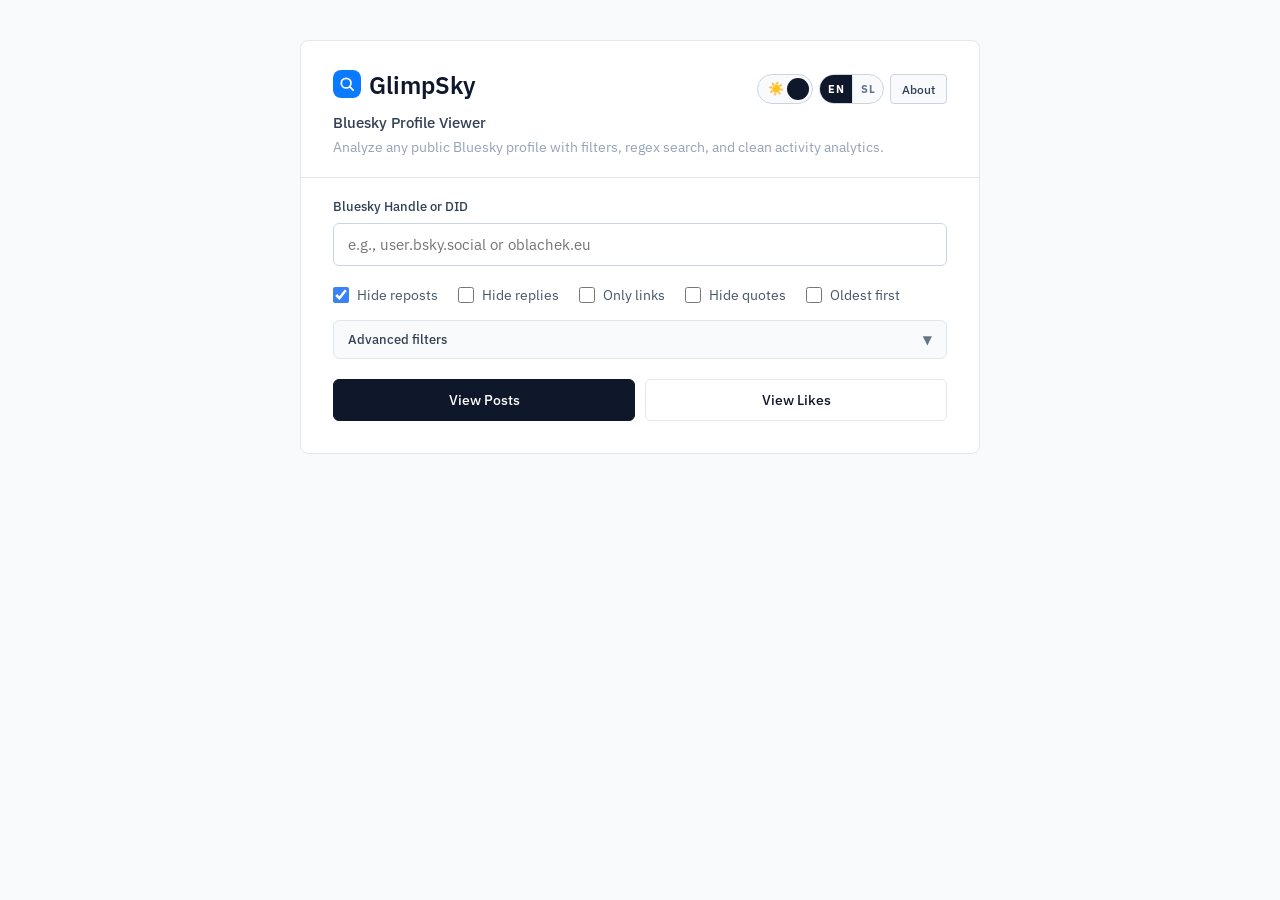
==== commit 099a3b50: "Refine SEO copy for main and guide pages" ====
--- a/index.html
+++ b/index.html
@@ -3,13 +3,13 @@
 <head>
     <meta charset="UTF-8">
     <meta name="viewport" content="width=device-width, initial-scale=1.0">
-    <title>GlimpSky - Bluesky Profile Viewer</title>
-    <meta name="description" content="GlimpSky is a Bluesky profile viewer. Explore public posts, likes, followers, and account activity with advanced filtering, regex search, and date ranges.">
-    <meta name="keywords" content="bluesky viewer, bluesky likes viewer, bluesky profile viewer, at protocol viewer, bluesky posts viewer">
+    <title>GlimpSky - Bluesky Profile Viewer, Likes, and Regex Search</title>
+    <meta name="description" content="Explore public Bluesky posts, likes, followers, and account activity. Filter by date, author, and regex with interactive analytics. No login required.">
+    <meta name="keywords" content="bluesky regex, bluesky regex search, bluesky viewer, bluesky likes viewer, bluesky profile viewer, at protocol viewer, bluesky follower search, bluesky posts viewer">
     <meta name="robots" content="index, follow">
     <meta name="googlebot" content="index, follow, max-image-preview:large">
-    <meta property="og:title" content="GlimpSky - Bluesky Profile Viewer">
-    <meta property="og:description" content="GlimpSky is a Bluesky profile viewer. Explore public posts, likes, followers, and account activity with advanced filtering, regex search, and date ranges.">
+    <meta property="og:title" content="GlimpSky - Bluesky Profile Viewer, Likes, and Regex Search">
+    <meta property="og:description" content="Explore public Bluesky posts, likes, followers, and account activity. Filter by date, author, and regex with interactive analytics. No login required.">
     <meta property="og:type" content="website">
     <meta property="og:site_name" content="GlimpSky">
     <meta property="og:image" content="https://glimpsky.oblachek.eu/assets/og-image.png?v=20260225c">
@@ -21,8 +21,8 @@
     <meta property="og:image:alt" content="GlimpSky Bluesky Profile Viewer">
     <meta property="og:url" content="https://glimpsky.oblachek.eu/" id="ogUrl">
     <meta name="twitter:card" content="summary_large_image">
-    <meta name="twitter:title" content="GlimpSky - Bluesky Profile Viewer">
-    <meta name="twitter:description" content="GlimpSky is a Bluesky profile viewer. Explore public posts, likes, followers, and account activity with advanced filtering, regex search, and date ranges.">
+    <meta name="twitter:title" content="GlimpSky - Bluesky Profile Viewer, Likes, and Regex Search">
+    <meta name="twitter:description" content="Explore public Bluesky posts, likes, followers, and account activity. Filter by date, author, and regex with interactive analytics. No login required.">
     <meta name="twitter:image" content="https://glimpsky.oblachek.eu/assets/og-image.png?v=20260225c">
     <meta name="twitter:image:alt" content="GlimpSky Bluesky Profile Viewer">
     <meta name="twitter:url" content="https://glimpsky.oblachek.eu/" id="twitterUrl">
@@ -39,7 +39,7 @@
             "name": "GlimpSky",
             "applicationCategory": "SocialNetworkingApplication",
             "operatingSystem": "Web",
-            "description": "GlimpSky is a Bluesky profile viewer. Explore public posts, likes, followers, and account activity with advanced filtering, regex search, and date ranges.",
+            "description": "Explore public Bluesky posts, likes, followers, and account activity. Filter by date, author, and regex with interactive analytics. No login required.",
             "url": "https://glimpsky.oblachek.eu/"
         }
     </script>
@@ -70,6 +70,14 @@
                     "acceptedAnswer": {
                         "@type": "Answer",
                         "text": "Yes. You can view likes, hide reposts or replies, filter by date, and search with plain text or regex."
+                    }
+                },
+                {
+                    "@type": "Question",
+                    "name": "Does GlimpSky support Bluesky regex search?",
+                    "acceptedAnswer": {
+                        "@type": "Answer",
+                        "text": "Yes. Search fields support /pattern/flags regex syntax for post text, author filters, and follower/following list search."
                     }
                 }
             ]
@@ -103,7 +111,7 @@
                 </div>
             </div>
             <p class="title-sub">Bluesky Profile Viewer</p>
-            <p class="subtitle">View posts and likes from any Bluesky profile. No login required.</p>
+            <p class="subtitle">Analyze any public Bluesky profile with filters, regex search, and clean activity analytics.</p>
             <div class="header-divider"></div>
             
             <div class="input-group">
--- a/styles.css
+++ b/styles.css
@@ -1216,9 +1216,9 @@
             flex-direction: column;
             align-items: flex-start;
             gap: 2px;
-            border: 1px solid #cbd5e1;
+            border: 1px solid #e2e8f0;
             background: #ffffff;
-            color: #0f172a;
+            color: #475569;
             border-radius: 6px;
             padding: 6px 10px;
             font-size: 11px;
@@ -1234,18 +1234,20 @@
         }
 
         .analytics-toggle-btn:hover {
-            border-color: #94a3b8;
+            border-color: #cbd5e1;
             background: #f8fafc;
+            color: #0f172a;
         }
 
         .analytics-toggle-btn.expanded {
-            border-color: #93c5fd;
-            background: #eff6ff;
+            border-color: #cbd5e1;
+            background: #f8fafc;
+            color: #0f172a;
         }
 
         .analytics-toggle-label {
             font-size: 11px;
-            font-weight: 700;
+            font-weight: 600;
             line-height: 1.2;
         }
 
@@ -1285,7 +1287,7 @@
             border: 1px solid #cbd5e1;
             background: #ffffff;
             color: #0f172a;
-            border-radius: 999px;
+            border-radius: 6px;
             padding: 4px 10px;
             font-size: 11px;
             font-weight: 600;
@@ -1312,8 +1314,8 @@
 
         .viz-card {
             border: 1px solid #e2e8f0;
-            border-radius: 12px;
-            background: linear-gradient(180deg, #ffffff 0%, #f8fafc 100%);
+            border-radius: 10px;
+            background: #f8fafc;
             padding: 12px;
             min-width: 0;
         }
@@ -1373,11 +1375,52 @@
             height: 14px;
         }
 
+        .viz-kpis {
+            display: grid;
+            grid-template-columns: repeat(3, minmax(0, 1fr));
+            gap: 8px;
+            width: 246px;
+            min-width: 246px;
+            flex-shrink: 0;
+        }
+
+        .viz-kpi {
+            display: flex;
+            flex-direction: column;
+            align-items: center;
+            justify-content: center;
+            text-align: center;
+            border: 1px solid #e2e8f0;
+            border-radius: 10px;
+            background: #ffffff;
+            padding: 7px 6px;
+            min-width: 0;
+        }
+
+        .viz-kpi-value {
+            color: #0f172a;
+            font-size: 13px;
+            font-weight: 700;
+            line-height: 1.1;
+            display: block;
+            width: 100%;
+            text-align: center;
+        }
+
+        .viz-kpi-label {
+            color: #64748b;
+            font-size: 11px;
+            text-transform: lowercase;
+            display: block;
+            width: 100%;
+            text-align: center;
+        }
+
         .viz-range-btn {
             border: 1px solid #cbd5e1;
             background: #ffffff;
             color: #334155;
-            border-radius: 999px;
+            border-radius: 6px;
             padding: 3px 10px;
             font-size: 11px;
             font-weight: 600;
@@ -1400,37 +1443,6 @@
 
         .viz-head-tight {
             margin-bottom: 8px;
-        }
-
-        .viz-kpis {
-            display: flex;
-            gap: 8px;
-            flex-wrap: wrap;
-            justify-content: flex-end;
-        }
-
-        .viz-kpi {
-            display: flex;
-            flex-direction: column;
-            align-items: flex-end;
-            border: 1px solid #dbe5f2;
-            border-radius: 8px;
-            background: #ffffff;
-            padding: 6px 8px;
-            min-width: 76px;
-        }
-
-        .viz-kpi-value {
-            color: #0f172a;
-            font-size: 13px;
-            font-weight: 700;
-            line-height: 1.1;
-        }
-
-        .viz-kpi-label {
-            color: #64748b;
-            font-size: 11px;
-            text-transform: lowercase;
         }
 
         .viz-chart-shell {
@@ -1747,7 +1759,7 @@
             border: 1px solid #cbd5e1;
             background: #ffffff;
             color: #0f172a;
-            border-radius: 999px;
+            border-radius: 6px;
             padding: 4px 10px;
             font-size: 11px;
             font-weight: 600;
@@ -2295,7 +2307,7 @@
 
         [data-theme="dark"] .analytics-toggle-btn {
             background: var(--surface-1);
-            color: var(--text-main);
+            color: var(--text-muted);
             border-color: var(--border);
         }
 
@@ -2306,8 +2318,9 @@
         }
 
         [data-theme="dark"] .analytics-toggle-btn.expanded {
-            background: rgba(56, 189, 248, 0.12);
-            border-color: rgba(56, 189, 248, 0.4);
+            background: var(--surface-2);
+            border-color: var(--border-strong);
+            color: var(--text-strong);
         }
 
         [data-theme="dark"] .analytics-toggle-hint {
@@ -2357,7 +2370,7 @@
         }
 
         [data-theme="dark"] .viz-card {
-            background: linear-gradient(180deg, var(--surface-1) 0%, var(--surface-2) 100%);
+            background: var(--surface-2);
             border-color: var(--border);
         }
 
@@ -2511,8 +2524,15 @@
                 width: 100%;
             }
 
+            .viz-card-wide .viz-head {
+                flex-direction: column;
+                align-items: flex-start;
+                gap: 8px;
+            }
+
             .viz-kpis {
-                justify-content: flex-start;
+                width: 100%;
+                min-width: 0;
             }
 
             .viz-range-controls {
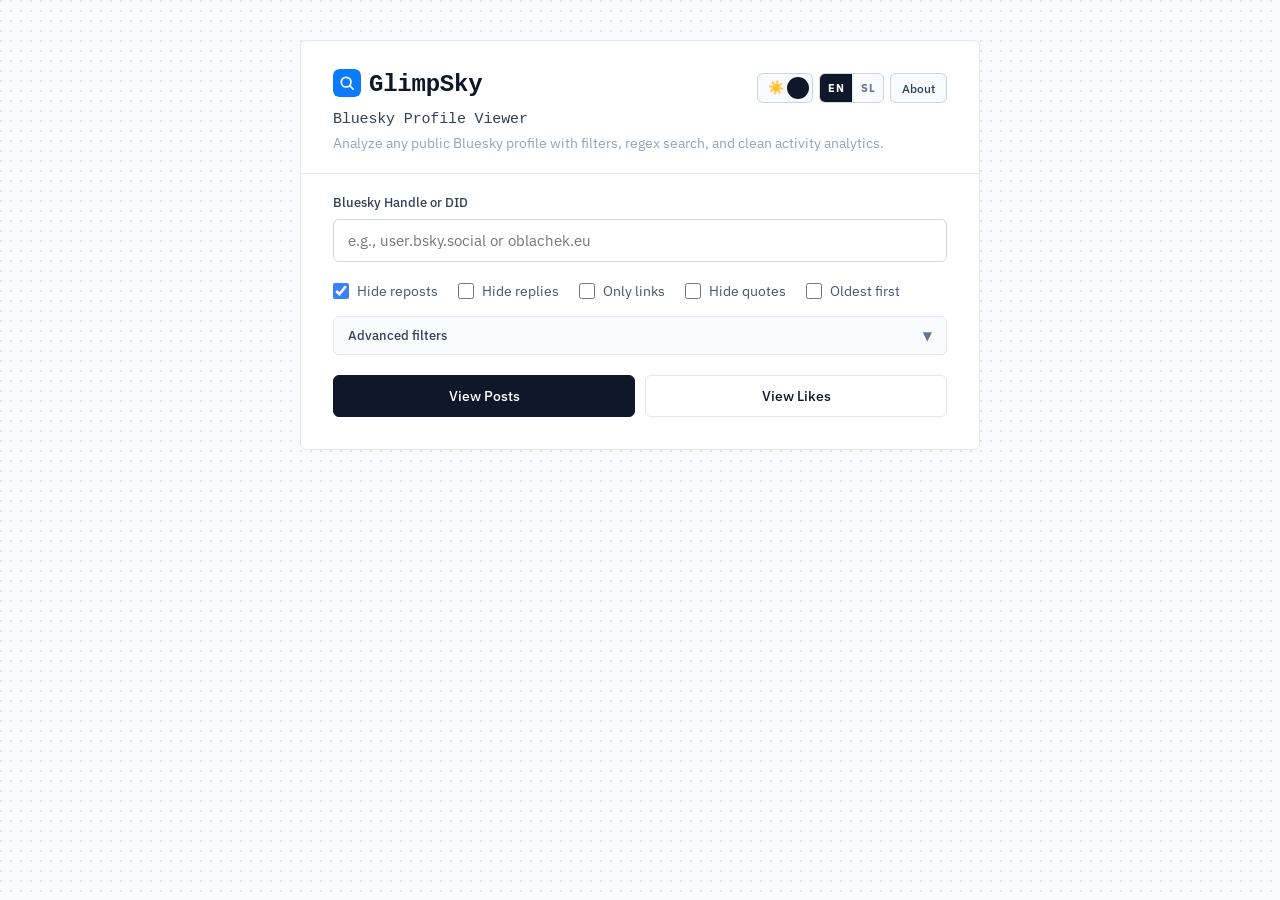
==== commit d39e6670: "Polish analytics visuals and refresh guide/OG typography" ====
--- a/index.html
+++ b/index.html
@@ -12,9 +12,9 @@
     <meta property="og:description" content="Explore public Bluesky posts, likes, followers, and account activity. Filter by date, author, and regex with interactive analytics. No login required.">
     <meta property="og:type" content="website">
     <meta property="og:site_name" content="GlimpSky">
-    <meta property="og:image" content="https://glimpsky.oblachek.eu/assets/og-image.png?v=20260225c">
-    <meta property="og:image:url" content="https://glimpsky.oblachek.eu/assets/og-image.png?v=20260225c">
-    <meta property="og:image:secure_url" content="https://glimpsky.oblachek.eu/assets/og-image.png?v=20260225c">
+    <meta property="og:image" content="https://glimpsky.oblachek.eu/assets/og-image.png?v=20260225d">
+    <meta property="og:image:url" content="https://glimpsky.oblachek.eu/assets/og-image.png?v=20260225d">
+    <meta property="og:image:secure_url" content="https://glimpsky.oblachek.eu/assets/og-image.png?v=20260225d">
     <meta property="og:image:type" content="image/png">
     <meta property="og:image:width" content="1200">
     <meta property="og:image:height" content="630">
@@ -23,7 +23,7 @@
     <meta name="twitter:card" content="summary_large_image">
     <meta name="twitter:title" content="GlimpSky - Bluesky Profile Viewer, Likes, and Regex Search">
     <meta name="twitter:description" content="Explore public Bluesky posts, likes, followers, and account activity. Filter by date, author, and regex with interactive analytics. No login required.">
-    <meta name="twitter:image" content="https://glimpsky.oblachek.eu/assets/og-image.png?v=20260225c">
+    <meta name="twitter:image" content="https://glimpsky.oblachek.eu/assets/og-image.png?v=20260225d">
     <meta name="twitter:image:alt" content="GlimpSky Bluesky Profile Viewer">
     <meta name="twitter:url" content="https://glimpsky.oblachek.eu/" id="twitterUrl">
     <meta name="author" content="oblachek.eu">
--- a/styles.css
+++ b/styles.css
@@ -1,6 +1,8 @@
         @import url('https://fonts.googleapis.com/css2?family=IBM+Plex+Sans:wght@300;400;500;600;700&family=IBM+Plex+Mono:wght@400;500;600&display=swap');
         :root {
             --bg-page: #f8fafc;
+            --bg-dot: rgba(148, 163, 184, 0.26);
+            --font-title: 'IBM Plex Mono', ui-monospace, 'SFMono-Regular', Menlo, Monaco, Consolas, 'Liberation Mono', 'Courier New', monospace;
             --surface-1: #ffffff;
             --surface-2: #f8fafc;
             --surface-3: #f1f5f9;
@@ -9,10 +11,11 @@
             --text-muted: #64748b;
             --text-soft: #94a3b8;
             --border: #e2e8f0;
+            --border-soft: #e8eef7;
             --border-strong: #cbd5e1;
             --overlay: rgba(15, 23, 42, 0.6);
-            --shadow-soft: 0 12px 30px rgba(15, 23, 42, 0.08);
-            --shadow-strong: 0 18px 45px rgba(15, 23, 42, 0.25);
+            --shadow-soft: 0 8px 20px rgba(15, 23, 42, 0.08);
+            --shadow-strong: 0 14px 34px rgba(15, 23, 42, 0.2);
             --accent: #3b82f6;
             --accent-ring: rgba(59, 130, 246, 0.1);
             --link: #3b82f6;
@@ -30,6 +33,7 @@
 
         [data-theme="dark"] {
             --bg-page: #0b1220;
+            --bg-dot: rgba(148, 163, 184, 0.2);
             --surface-1: #111b2e;
             --surface-2: #0f172a;
             --surface-3: #1a253b;
@@ -38,10 +42,11 @@
             --text-muted: #9eb0cb;
             --text-soft: #8094b3;
             --border: #26344d;
+            --border-soft: #2d3d58;
             --border-strong: #375070;
             --overlay: rgba(2, 6, 23, 0.75);
-            --shadow-soft: 0 12px 30px rgba(2, 6, 23, 0.45);
-            --shadow-strong: 0 18px 45px rgba(2, 6, 23, 0.55);
+            --shadow-soft: 0 8px 20px rgba(2, 6, 23, 0.4);
+            --shadow-strong: 0 14px 34px rgba(2, 6, 23, 0.5);
             --accent: #60a5fa;
             --accent-ring: rgba(96, 165, 250, 0.22);
             --link: #60a5fa;
@@ -64,7 +69,9 @@
 
         body {
             font-family: 'IBM Plex Sans', ui-sans-serif, system-ui, sans-serif, 'Apple Color Emoji', 'Segoe UI Emoji', 'Segoe UI Symbol', 'Noto Color Emoji';
-            background: var(--bg-page);
+            background-color: var(--bg-page);
+            background-image: radial-gradient(circle at 1px 1px, var(--bg-dot) 1px, transparent 1.1px);
+            background-size: 10px 10px;
             color: var(--text-main);
             min-height: 100vh;
             padding: 40px 20px;
@@ -87,7 +94,7 @@
             background: var(--surface-1);
             color: var(--text-muted);
             border: 1px solid var(--border);
-            border-radius: 4px;
+            border-radius: 6px;
             font-size: 12px;
             font-weight: 400;
             cursor: pointer;
@@ -108,7 +115,7 @@
         .header {
             background: var(--surface-1);
             padding: 32px;
-            border-radius: 8px;
+            border-radius: 6px;
             border: 1px solid var(--border);
             margin-bottom: 24px;
         }
@@ -118,6 +125,17 @@
             align-items: center;
             gap: 10px;
             margin-bottom: 8px;
+        }
+
+        #mainTitle,
+        .title-sub,
+        .section-title,
+        .profile-info h2,
+        .modal-title,
+        .info-modal-header h2,
+        .viz-head h4 {
+            font-family: var(--font-title);
+            letter-spacing: -0.01em;
         }
 
         .title-actions {
@@ -132,7 +150,7 @@
             min-width: 56px;
             height: 30px;
             padding: 0;
-            border-radius: 999px;
+            border-radius: 6px;
             position: relative;
             overflow: hidden;
             background: var(--surface-2);
@@ -146,7 +164,7 @@
             height: 30px;
             background: var(--surface-2);
             border: 1px solid var(--border-strong);
-            border-radius: 999px;
+            border-radius: 6px;
             overflow: hidden;
         }
 
@@ -247,7 +265,7 @@
         .title-icon {
             width: 28px;
             height: 28px;
-            border-radius: 8px;
+            border-radius: 6px;
             flex-shrink: 0;
             margin-top: -10px;
             margin-right: -2px;
@@ -343,7 +361,7 @@
             right: 0;
             background: var(--surface-1);
             border: 1px solid var(--border);
-            border-radius: 8px;
+            border-radius: 6px;
             box-shadow: var(--shadow-soft);
             z-index: 20;
             overflow: hidden;
@@ -600,7 +618,7 @@
             background: #f1f5f9;
             color: #475569;
             padding: 8px 12px;
-            border-radius: 4px;
+            border-radius: 6px;
             font-size: 12px;
             border: 1px solid #e2e8f0;
             margin-top: 8px;
@@ -664,8 +682,8 @@
 
         .btn-primary:hover:not(:disabled) {
             background: #1e293b;
-            transform: translateY(-1px);
-            box-shadow: 0 4px 12px rgba(15, 23, 42, 0.15);
+            transform: none;
+            box-shadow: none;
         }
 
         .btn-tab {
@@ -677,8 +695,8 @@
         .btn-tab:hover:not(:disabled) {
             background: #f8fafc;
             border-color: #cbd5e1;
-            transform: translateY(-1px);
-            box-shadow: 0 4px 12px rgba(15, 23, 42, 0.08);
+            transform: none;
+            box-shadow: none;
         }
 
         .btn-tab.active {
@@ -701,8 +719,8 @@
         .btn-secondary:hover:not(:disabled) {
             background: #f8fafc;
             border-color: #cbd5e1;
-            transform: translateY(-1px);
-            box-shadow: 0 4px 12px rgba(15, 23, 42, 0.08);
+            transform: none;
+            box-shadow: none;
         }
 
         button:disabled {
@@ -722,7 +740,7 @@
         .profile-card {
             background: white;
             padding: 24px;
-            border-radius: 8px;
+            border-radius: 6px;
             border: 1px solid #e2e8f0;
             margin-bottom: 24px;
             display: none;
@@ -834,7 +852,7 @@
             gap: 4px;
             padding: 10px 12px;
             border: 1px solid #e2e8f0;
-            border-radius: 10px;
+            border-radius: 6px;
             background: #f8fafc;
             min-width: 0;
         }
@@ -958,8 +976,8 @@
         .info-modal-content {
             width: min(500px, 90%);
             background: white;
-            border-radius: 12px;
-            box-shadow: 0 18px 45px rgba(15, 23, 42, 0.25);
+            border-radius: 6px;
+            box-shadow: var(--shadow-strong);
             overflow: hidden;
         }
 
@@ -1033,8 +1051,8 @@
             width: min(720px, 100%);
             max-height: 85vh;
             background: white;
-            border-radius: 16px;
-            box-shadow: 0 18px 45px rgba(15, 23, 42, 0.25);
+            border-radius: 6px;
+            box-shadow: var(--shadow-strong);
             display: flex;
             flex-direction: column;
             overflow: hidden;
@@ -1134,7 +1152,7 @@
             display: flex;
             gap: 12px;
             padding: 10px 10px;
-            border-radius: 12px;
+            border-radius: 6px;
             cursor: pointer;
         }
 
@@ -1192,7 +1210,7 @@
         .section-header {
             background: white;
             padding: 16px 24px;
-            border-radius: 8px 8px 0 0;
+            border-radius: 6px 6px 0 0;
             border: 1px solid #e2e8f0;
             border-bottom: none;
         }
@@ -1201,7 +1219,7 @@
             display: flex;
             justify-content: space-between;
             align-items: flex-start;
-            gap: 12px;
+            gap: 16px;
         }
 
         .section-title {
@@ -1220,7 +1238,7 @@
             background: #ffffff;
             color: #475569;
             border-radius: 6px;
-            padding: 6px 10px;
+            padding: 8px 12px;
             font-size: 11px;
             line-height: 1.2;
             cursor: pointer;
@@ -1261,7 +1279,7 @@
             display: none;
             flex-direction: column;
             align-items: flex-start;
-            gap: 6px;
+            gap: 8px;
             margin-top: 8px;
         }
 
@@ -1305,19 +1323,46 @@
             display: none;
             grid-template-columns: repeat(2, minmax(0, 1fr));
             gap: 12px;
+            padding: 0 12px;
+            background: #ffffff;
+            border-left: 1px solid transparent;
+            border-right: 1px solid transparent;
+            border-bottom: 1px solid transparent;
+            opacity: 0;
+            transform: translateY(-3px);
+            max-height: 0;
+            overflow: hidden;
+            pointer-events: none;
+            transition: opacity 0.14s ease, transform 0.14s ease, max-height 0.18s ease, padding 0.18s ease, border-color 0.18s ease;
+        }
+
+        .visualizations.has-data {
+            display: grid;
+        }
+
+        .visualizations.has-data.is-open {
+            opacity: 1;
+            transform: translateY(0);
+            max-height: 2200px;
             padding: 12px;
-            background: #ffffff;
-            border-left: 1px solid #e2e8f0;
-            border-right: 1px solid #e2e8f0;
-            border-bottom: 1px solid #e2e8f0;
+            pointer-events: auto;
+            border-left-color: #e2e8f0;
+            border-right-color: #e2e8f0;
+            border-bottom-color: #e2e8f0;
         }
 
         .viz-card {
-            border: 1px solid #e2e8f0;
-            border-radius: 10px;
+            border: 1px solid var(--border-soft);
+            border-radius: 6px;
             background: #f8fafc;
             padding: 12px;
             min-width: 0;
+            transition: opacity 0.16s ease, transform 0.16s ease, border-color 0.16s ease, background-color 0.16s ease;
+        }
+
+        .visualizations.is-range-updating .viz-card {
+            opacity: 0.84;
+            transform: translateY(2px);
         }
 
         .viz-card-wide {
@@ -1329,7 +1374,7 @@
             justify-content: space-between;
             align-items: flex-start;
             gap: 12px;
-            margin-bottom: 10px;
+            margin-bottom: 12px;
         }
 
         .viz-head h4 {
@@ -1342,7 +1387,7 @@
         .viz-head p {
             color: #64748b;
             font-size: 12px;
-            margin: 2px 0 0;
+            margin: 4px 0 0;
         }
 
         .viz-activity-note {
@@ -1356,7 +1401,7 @@
             margin-top: 8px;
             display: flex;
             flex-wrap: wrap;
-            gap: 6px;
+            gap: 8px;
         }
 
         .viz-line-mode-label {
@@ -1379,8 +1424,8 @@
             display: grid;
             grid-template-columns: repeat(3, minmax(0, 1fr));
             gap: 8px;
-            width: 246px;
-            min-width: 246px;
+            width: 252px;
+            min-width: 252px;
             flex-shrink: 0;
         }
 
@@ -1390,10 +1435,10 @@
             align-items: center;
             justify-content: center;
             text-align: center;
-            border: 1px solid #e2e8f0;
-            border-radius: 10px;
+            border: 1px solid var(--border-soft);
+            border-radius: 6px;
             background: #ffffff;
-            padding: 7px 6px;
+            padding: 8px;
             min-width: 0;
         }
 
@@ -1421,7 +1466,7 @@
             background: #ffffff;
             color: #334155;
             border-radius: 6px;
-            padding: 3px 10px;
+            padding: 4px 10px;
             font-size: 11px;
             font-weight: 600;
             line-height: 1.2;
@@ -1447,8 +1492,8 @@
 
         .viz-chart-shell {
             height: 146px;
-            border: 1px solid #e2e8f0;
-            border-radius: 10px;
+            border: 1px solid var(--border-soft);
+            border-radius: 6px;
             background: #ffffff;
             padding: 8px;
             position: relative;
@@ -1522,7 +1567,7 @@
             top: 8px;
             background: #0f172a;
             color: #ffffff;
-            border-radius: 8px;
+            border-radius: 6px;
             padding: 6px 8px;
             font-size: 11px;
             line-height: 1.2;
@@ -1578,7 +1623,7 @@
             margin-top: 8px;
             display: flex;
             flex-wrap: wrap;
-            gap: 6px 12px;
+            gap: 8px 12px;
         }
 
         .viz-legend-item {
@@ -1671,7 +1716,7 @@
             list-style: none;
             display: flex;
             flex-direction: column;
-            gap: 6px;
+            gap: 8px;
             margin: 0;
             padding: 0;
         }
@@ -1681,8 +1726,8 @@
             display: flex;
             align-items: center;
             gap: 8px;
-            border: 1px solid #e2e8f0;
-            border-radius: 10px;
+            border: 1px solid var(--border-soft);
+            border-radius: 6px;
             background: #ffffff;
             padding: 8px;
             text-align: left;
@@ -1742,9 +1787,9 @@
             color: #0f172a;
             font-size: 12px;
             font-weight: 700;
-            border: 1px solid #dbe5f2;
+            border: 1px solid var(--border-soft);
             border-radius: 999px;
-            padding: 2px 8px;
+            padding: 3px 8px;
             background: #f8fafc;
             flex-shrink: 0;
         }
@@ -1779,7 +1824,7 @@
             border-left: 1px solid #e2e8f0;
             border-right: 1px solid #e2e8f0;
             border-bottom: 1px solid #e2e8f0;
-            border-radius: 0 0 8px 8px;
+            border-radius: 0 0 6px 6px;
         }
 
         #content.has-load-more {
@@ -1791,7 +1836,7 @@
             display: none;
             background: white;
             padding: 20px;
-            border-radius: 0 0 8px 8px;
+            border-radius: 0 0 6px 6px;
             border: 1px solid #e2e8f0;
             text-align: center;
         }
@@ -1968,7 +2013,7 @@
 
         .post-image {
             width: 100%;
-            border-radius: 8px;
+            border-radius: 6px;
             margin-bottom: 12px;
             border: 1px solid #e2e8f0;
         }
@@ -2011,7 +2056,7 @@
         .quote-preview {
             border: 1px solid #e2e8f0;
             background: #f8fafc;
-            border-radius: 8px;
+            border-radius: 6px;
             padding: 10px 12px;
             margin-bottom: 12px;
             font-size: 13px;
@@ -2086,7 +2131,7 @@
             background: #f0fdf4;
             color: #166534;
             padding: 8px 12px;
-            border-radius: 4px;
+            border-radius: 6px;
             font-size: 12px;
             border: 1px solid #bbf7d0;
             margin-bottom: 16px;
@@ -2226,7 +2271,7 @@
         [data-theme="dark"] .info-modal-footer button:hover {
             background: var(--button-solid-hover);
             border-color: var(--button-solid-hover);
-            box-shadow: var(--shadow-soft);
+            box-shadow: none;
         }
 
         [data-theme="dark"] .btn-tab,
@@ -2249,7 +2294,7 @@
             background: var(--surface-2);
             border-color: var(--border-strong);
             color: var(--text-strong);
-            box-shadow: var(--shadow-soft);
+            box-shadow: none;
         }
 
         [data-theme="dark"] .modal-search-all-btn:hover:not(:disabled),
@@ -2300,6 +2345,12 @@
 
         [data-theme="dark"] .visualizations {
             background: var(--surface-1);
+            border-left-color: transparent;
+            border-right-color: transparent;
+            border-bottom-color: transparent;
+        }
+
+        [data-theme="dark"] .visualizations.has-data.is-open {
             border-left-color: var(--border);
             border-right-color: var(--border);
             border-bottom-color: var(--border);
@@ -2371,7 +2422,7 @@
 
         [data-theme="dark"] .viz-card {
             background: var(--surface-2);
-            border-color: var(--border);
+            border-color: var(--border-soft);
         }
 
         [data-theme="dark"] .viz-head h4,
@@ -2400,7 +2451,7 @@
         [data-theme="dark"] .viz-chart-shell,
         [data-theme="dark"] .viz-top-count {
             background: var(--surface-1);
-            border-color: var(--border);
+            border-color: var(--border-soft);
         }
 
         [data-theme="dark"] .viz-top-btn:hover {
@@ -2506,6 +2557,9 @@
 
             .visualizations {
                 grid-template-columns: 1fr;
+            }
+
+            .visualizations.has-data.is-open {
                 padding: 10px;
             }
 
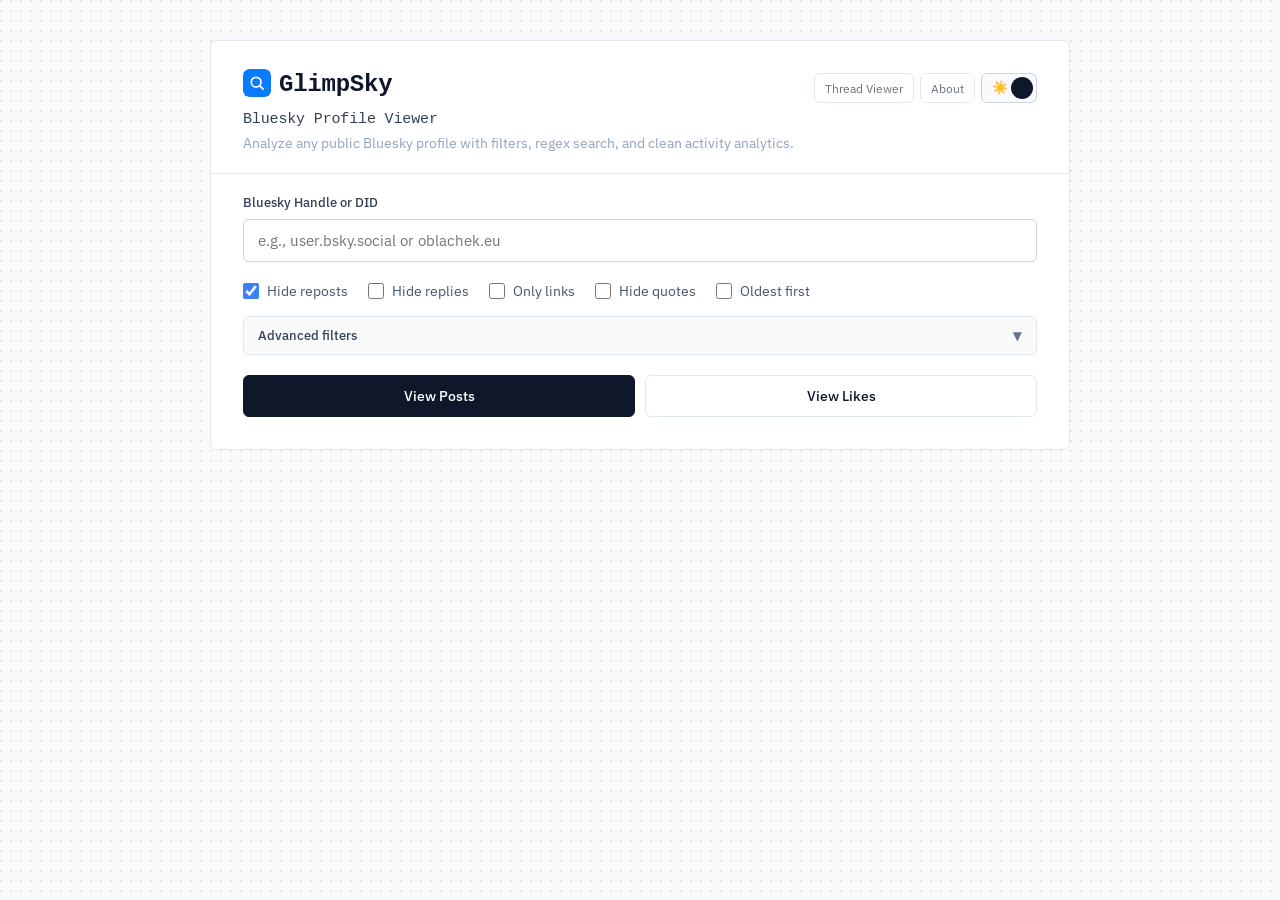
==== commit e9f8a929: "Add Bluesky thread viewer and remove Slovenian variant" ====
--- a/index.html
+++ b/index.html
@@ -29,7 +29,6 @@
     <meta name="author" content="oblachek.eu">
     <link rel="canonical" href="https://glimpsky.oblachek.eu/" id="canonicalUrl">
     <link rel="alternate" hreflang="en" href="https://glimpsky.oblachek.eu/">
-    <link rel="alternate" hreflang="sl" href="https://glimpsky.oblachek.eu/sl/">
     <link rel="alternate" hreflang="x-default" href="https://glimpsky.oblachek.eu/">
     <link rel="icon" href="assets/favicon.svg" type="image/svg+xml">
     <script type="application/ld+json" id="seoStructuredData">
@@ -93,7 +92,7 @@
             } catch (e) {}
         })();
     </script>
-    <link rel="stylesheet" href="styles.css?v=20260225u">
+    <link rel="stylesheet" href="styles.css?v=20260313z">
 </head>
 <body>
     <div class="container">
@@ -102,12 +101,11 @@
                 <img src="assets/favicon.svg" alt="" class="title-icon">
                 <h1 id="mainTitle">GlimpSky</h1>
                 <div class="title-actions">
+                    <div class="title-links">
+                        <a class="about-btn" href="thread-viewer/">Thread Viewer</a>
+                        <button class="about-btn" id="infoBtn" type="button">About</button>
+                    </div>
                     <button class="about-btn" id="themeToggleBtn" type="button" aria-label="Toggle dark mode" aria-pressed="false"></button>
-                    <div class="lang-toggle" id="languageToggle" role="group" aria-label="Language">
-                        <a class="lang-option" id="langOptionEn" href="/" aria-label="English">EN</a>
-                        <a class="lang-option" id="langOptionSl" href="/sl/" aria-label="Slovenian">SL</a>
-                    </div>
-                    <button class="about-btn" id="infoBtn" type="button">About</button>
                 </div>
             </div>
             <p class="title-sub">Bluesky Profile Viewer</p>
@@ -258,7 +256,7 @@
                 <p><strong>Made by</strong> <a href="https://bsky.app/profile/oblachek.eu" target="_blank" rel="noopener noreferrer">oblachek.eu</a> with a very big amount of good vibes named ChatGPT and Claude.</p>
 
                 <p>This tool is for informational and educational purposes only. GlimpSky is an independent project and is not affiliated with, endorsed by, or sponsored by Bluesky Social PBC or the AT Protocol project.</p>
-                <p class="guides-note"><strong>Guides:</strong> <a href="/guides/bluesky-profile-viewer/">Bluesky Profile Viewer</a>, <a href="/guides/bluesky-likes-viewer/">Bluesky Likes Viewer</a>, <a href="/guides/bluesky-followers-search/">Bluesky Followers Search</a>.</p>
+                <p class="guides-note"><strong>Guides:</strong> <a href="/guides/bluesky-profile-viewer/">Bluesky Profile Viewer</a>, <a href="/guides/bluesky-likes-viewer/">Bluesky Likes Viewer</a>, <a href="/guides/bluesky-followers-search/">Bluesky Followers Search</a>, <a href="/guides/bluesky-thread-viewer/">Bluesky Thread Viewer</a>.</p>
                 <p class="share-line">Share: <a class="share-link" id="shareToolBtn" href="#" role="button">Copy link</a> <a class="share-link" id="shareBskyLink" href="#" target="_blank" rel="noopener noreferrer">Share on Bluesky</a></p>
             </div>
             <div class="info-modal-footer">
@@ -267,6 +265,18 @@
         </div>
     </div>
 
-<script src="app.js?v=20260225u" defer></script>
+<script src="app.js?v=20260313o" defer></script>
+
+<!-- 100% privacy-first analytics -->
+<script data-collect-dnt="true" async src="https://scripts.simpleanalyticscdn.com/latest.js"></script>
+<noscript>
+  <img
+    src="https://queue.simpleanalyticscdn.com/noscript.gif?collect-dnt=true"
+    alt=""
+    referrerpolicy="no-referrer-when-downgrade"
+  />
+</noscript>
+<script async src="https://scripts.simpleanalyticscdn.com/auto-events.js"></script>
+
 </body>
 </html>
--- a/styles.css
+++ b/styles.css
@@ -85,17 +85,17 @@
         }
 
         .container {
-            max-width: 680px;
+            max-width: 860px;
             margin: 0 auto;
         }
 
         .about-btn {
-            padding: 3px 10px;
-            background: var(--surface-1);
-            color: var(--text-muted);
-            border: 1px solid var(--border);
-            border-radius: 6px;
+            background: transparent;
+            border: 1px solid #e2e8f0;
+            color: #6b7280;
             font-size: 12px;
+            padding: 4px 8px;
+            border-radius: 6px;
             font-weight: 400;
             cursor: pointer;
             transition: all 0.2s;
@@ -107,9 +107,9 @@
         }
 
         .about-btn:hover {
-            background: var(--surface-2);
-            color: var(--text-strong);
-            border-color: var(--border-strong);
+            color: #0f172a;
+            border-color: #cbd5e1;
+            background: #f8fafc;
         }
 
         .header {
@@ -145,6 +145,17 @@
             gap: 6px;
         }
 
+        .title-links {
+            display: flex;
+            align-items: center;
+            gap: 6px;
+        }
+
+        .title-links .about-btn {
+            height: 30px;
+            padding: 3px 10px;
+        }
+
         #themeToggleBtn {
             width: 56px;
             min-width: 56px;
@@ -156,33 +167,6 @@
             background: var(--surface-2);
             border-color: var(--border-strong);
             color: transparent;
-        }
-
-        .lang-toggle {
-            display: inline-flex;
-            align-items: center;
-            height: 30px;
-            background: var(--surface-2);
-            border: 1px solid var(--border-strong);
-            border-radius: 6px;
-            overflow: hidden;
-        }
-
-        #infoBtn {
-            height: 30px;
-            display: inline-flex;
-            align-items: center;
-            padding: 3px 11px;
-            background: var(--surface-2);
-            border-color: var(--border-strong);
-            color: var(--text-main);
-            font-weight: 500;
-        }
-
-        #infoBtn:hover {
-            background: var(--surface-3);
-            color: var(--text-strong);
-            border-color: var(--border-strong);
         }
 
         #themeToggleBtn::before {
@@ -226,39 +210,6 @@
             content: '☽';
             left: auto;
             right: 10px;
-            color: var(--surface-1);
-        }
-
-        .lang-option {
-            min-width: 30px;
-            height: 100%;
-            padding: 0 8px;
-            display: inline-flex;
-            align-items: center;
-            justify-content: center;
-            font-size: 11px;
-            font-weight: 700;
-            letter-spacing: 0.04em;
-            color: var(--text-muted);
-            text-decoration: none;
-            transition: all 0.2s;
-        }
-
-        .lang-option + .lang-option {
-            border-left: 1px solid var(--border);
-        }
-
-        .lang-option:hover {
-            background: var(--surface-1);
-            color: var(--text-strong);
-        }
-
-        .lang-option.preferred:not(.active) {
-            color: var(--text-strong);
-        }
-
-        .lang-option.active {
-            background: var(--text-strong);
             color: var(--surface-1);
         }
 
@@ -1267,12 +1218,6 @@
             font-size: 11px;
             font-weight: 600;
             line-height: 1.2;
-        }
-
-        .analytics-toggle-hint {
-            font-size: 10px;
-            line-height: 1.3;
-            color: #64748b;
         }
 
         .coverage-hint {
@@ -2276,6 +2221,7 @@
 
         [data-theme="dark"] .btn-tab,
         [data-theme="dark"] .btn-secondary,
+        [data-theme="dark"] .about-btn,
         [data-theme="dark"] .copy-link-btn,
         [data-theme="dark"] .load-more,
         [data-theme="dark"] .error .btn-outline {
@@ -2286,6 +2232,7 @@
 
         [data-theme="dark"] .btn-tab:hover:not(:disabled),
         [data-theme="dark"] .btn-secondary:hover:not(:disabled),
+        [data-theme="dark"] .about-btn:hover,
         [data-theme="dark"] .copy-link-btn:hover,
         [data-theme="dark"] .load-more:hover:not(:disabled),
         [data-theme="dark"] .error .btn-outline:hover:not(:disabled),
@@ -2372,10 +2319,6 @@
             background: var(--surface-2);
             border-color: var(--border-strong);
             color: var(--text-strong);
-        }
-
-        [data-theme="dark"] .analytics-toggle-hint {
-            color: var(--text-muted);
         }
 
         [data-theme="dark"] .viz-range-btn {
@@ -2527,9 +2470,10 @@
             }
 
             .title-row {
-                flex-wrap: nowrap;
+                flex-wrap: wrap;
                 align-items: center;
                 gap: 8px;
+                row-gap: 10px;
             }
 
             .title-icon {
@@ -2537,8 +2481,20 @@
             }
 
             .title-actions {
+                display: contents;
                 width: auto;
                 justify-content: flex-end;
+                margin-left: auto;
+            }
+
+            .title-links {
+                order: 3;
+                flex-basis: 100%;
+                margin-top: 2px;
+            }
+
+            #themeToggleBtn {
+                order: 2;
                 margin-left: auto;
             }
 
@@ -2645,11 +2601,40 @@
             }
 
             .post-header {
+                display: grid;
+                grid-template-columns: 40px minmax(0, 1fr);
+                column-gap: 12px;
+                row-gap: 4px;
+                align-items: start;
+            }
+
+            .post-avatar {
+                grid-column: 1;
+                grid-row: 1 / span 3;
+            }
+
+            .post-author {
+                grid-column: 2;
+                grid-row: 1;
+                min-width: 0;
+            }
+
+            .post-name {
+                white-space: normal;
+            }
+
+            .post-time {
+                grid-column: 2;
+                grid-row: 2;
+            }
+
+            .post-actions {
+                grid-column: 2;
+                grid-row: 3;
+                margin-left: 0;
+                justify-content: flex-start;
                 flex-wrap: wrap;
-            }
-
-            .post-actions {
-                margin-left: 0;
+                gap: 8px;
             }
 
             .post {
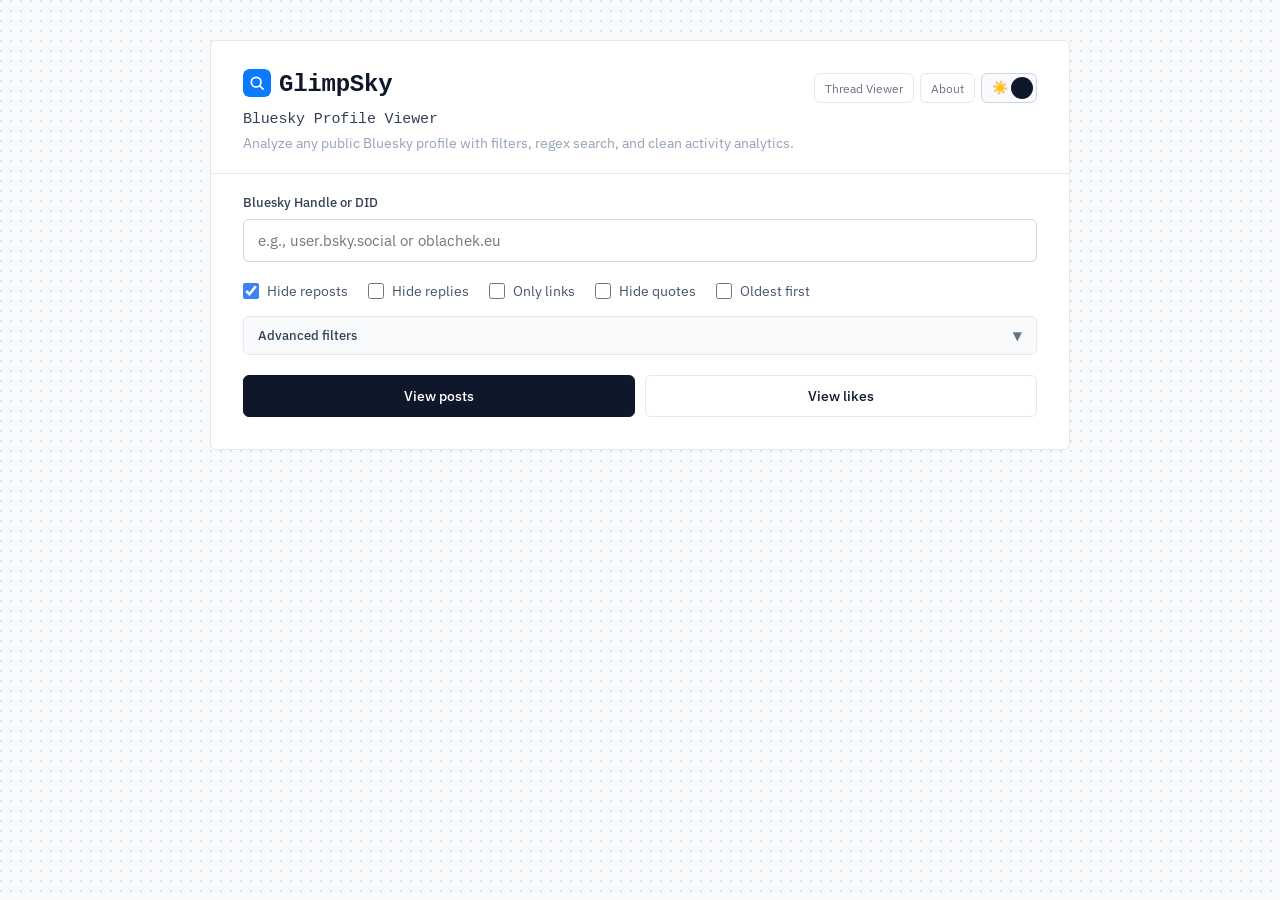
==== commit 173f5d8d: "Normalize UI labels and guide copy" ====
--- a/index.html
+++ b/index.html
@@ -92,7 +92,7 @@
             } catch (e) {}
         })();
     </script>
-    <link rel="stylesheet" href="styles.css?v=20260313z">
+    <link rel="stylesheet" href="styles.css?v=20260314f">
 </head>
 <body>
     <div class="container">
@@ -178,13 +178,13 @@
                             <input type="text" class="search-input" id="searchAuthor" placeholder="e.g., /bsky\\.social$/ or @handle">
                             <button class="clear-input" type="button" data-clear-target="searchAuthor" aria-label="Clear author search">×</button>
                         </div>
-                        <div class="regex-help">Both fields: plain text works by default. Use /pattern/flags for regex (e.g., /hello.*/i).</div>
+                        <div class="regex-help">Both fields: plain text works by default. Use /pattern/flags for regex (e.g., /hello.*/i). Click a hashtag in any post to filter by it.</div>
                     </div>
 
                     <div class="filter-banner" id="filterBanner">
                         <span class="filter-banner-text">Showing filtered results for loaded items only. Load all for complete results?</span>
                         <div class="filter-banner-actions">
-                            <button class="btn-outline" id="filterLoadBtn" type="button">Load & Apply</button>
+                            <button class="btn-outline" id="filterLoadBtn" type="button">Load and apply</button>
                             <button class="btn-outline" id="filterCancelBtn" type="button">Cancel</button>
                         </div>
                     </div>
@@ -192,8 +192,8 @@
             </div>
 
             <div class="button-group">
-                <button class="btn-tab" id="loadPostsBtn">View Posts</button>
-                <button class="btn-tab" id="loadLikesBtn">View Likes</button>
+                <button class="btn-tab" id="loadPostsBtn">View posts</button>
+                <button class="btn-tab" id="loadLikesBtn">View likes</button>
             </div>
         </div>
 
@@ -205,16 +205,19 @@
             <div class="section-header">
                 <div class="section-title-row">
                     <h3 class="section-title" id="sectionTitle">Posts</h3>
-                    <button class="analytics-toggle-btn" id="analyticsToggleBtn" type="button" aria-expanded="false">
-                        <span class="analytics-toggle-label">Show analytics</span>
-                    </button>
+                    <div class="section-actions">
+                        <button class="btn-secondary current-view-btn" id="copyCurrentViewBtn" type="button">Copy current view</button>
+                        <button class="analytics-toggle-btn" id="analyticsToggleBtn" type="button" aria-expanded="false">
+                            <span class="analytics-toggle-label">Show analytics</span>
+                        </button>
+                    </div>
                 </div>
                 <div class="coverage-hint" id="coverageHint"></div>
             </div>
             <div class="visualizations" id="visualizations" aria-live="polite"></div>
             <div id="content"></div>
             <div class="load-more-container" id="loadMoreContainer">
-                <button class="load-more" id="loadMoreBtn">Load More</button>
+                <button class="load-more" id="loadMoreBtn">Load more</button>
             </div>
         </div>
 
@@ -265,7 +268,7 @@
         </div>
     </div>
 
-<script src="app.js?v=20260313o" defer></script>
+<script src="app.js?v=20260314e" defer></script>
 
 <!-- 100% privacy-first analytics -->
 <script data-collect-dnt="true" async src="https://scripts.simpleanalyticscdn.com/latest.js"></script>
--- a/styles.css
+++ b/styles.css
@@ -745,10 +745,100 @@
             margin-bottom: 8px;
         }
 
+        .profile-identities {
+            display: grid;
+            gap: 2px;
+            margin-top: 6px;
+        }
+
+        .profile-identity-line {
+            display: flex;
+            align-items: center;
+            gap: 8px;
+            min-width: 0;
+            flex-wrap: wrap;
+        }
+
+        .profile-identity-label {
+            color: #64748b;
+            font-size: 12px;
+            font-weight: 600;
+            letter-spacing: 0.04em;
+        }
+
+        .profile-identity-main {
+            display: inline-flex;
+            align-items: center;
+            gap: 6px;
+            min-width: 0;
+            max-width: 100%;
+            flex-wrap: wrap;
+        }
+
+        .profile-identity-value {
+            color: #334155;
+            font-size: 13px;
+            line-height: 1.35;
+            overflow-wrap: anywhere;
+            min-width: 0;
+        }
+
+        .profile-identity-did {
+            font-family: var(--font-title);
+            font-size: 12px;
+            letter-spacing: 0;
+        }
+
+        .profile-inline-copy {
+            display: inline-flex;
+            align-items: center;
+            justify-content: center;
+            width: 18px;
+            height: 18px;
+            padding: 0;
+            border: none;
+            background: transparent;
+            color: #94a3b8;
+            cursor: pointer;
+            font-size: 13px;
+            line-height: 1;
+        }
+
+        .copy-icon {
+            width: 15px;
+            height: 15px;
+            stroke: currentColor;
+            stroke-width: 1.8;
+            fill: none;
+            stroke-linecap: round;
+            stroke-linejoin: round;
+        }
+
+        .profile-inline-copy:hover {
+            color: #475569;
+        }
+
+        .profile-inline-copy:focus-visible {
+            outline: 2px solid var(--accent);
+            outline-offset: 2px;
+            border-radius: 3px;
+        }
+
+        .profile-identity-feedback {
+            display: none;
+            margin-top: 2px;
+            color: #64748b;
+            font-size: 12px;
+        }
+
+        .profile-identity-feedback.show {
+            display: block;
+        }
+
         .description {
             color: #475569;
             line-height: 1.5;
-            margin-top: 12px;
+            margin-top: 10px;
             font-size: 14px;
         }
 
@@ -1173,6 +1263,20 @@
             gap: 16px;
         }
 
+        .section-actions {
+            display: flex;
+            align-items: flex-start;
+            gap: 8px;
+            flex-wrap: wrap;
+            margin-left: auto;
+        }
+
+        .section-actions > button {
+            min-height: 36px;
+            border-radius: 6px;
+            padding: 8px 12px;
+        }
+
         .section-title {
             font-size: 16px;
             font-weight: 600;
@@ -1182,24 +1286,35 @@
 
         .analytics-toggle-btn {
             display: none;
-            flex-direction: column;
-            align-items: flex-start;
-            gap: 2px;
+            align-items: center;
+            justify-content: center;
             border: 1px solid #e2e8f0;
             background: #ffffff;
             color: #475569;
-            border-radius: 6px;
-            padding: 8px 12px;
-            font-size: 11px;
-            line-height: 1.2;
+            font-size: 12px;
+            line-height: 1;
             cursor: pointer;
             transition: all 0.2s ease;
-            max-width: min(280px, 48vw);
-            text-align: left;
+            white-space: nowrap;
+            text-align: center;
         }
 
         .analytics-toggle-btn.show {
             display: inline-flex;
+        }
+
+        .current-view-btn {
+            font-size: 12px;
+            white-space: nowrap;
+            background: #ffffff;
+            color: #475569;
+            border-color: #e2e8f0;
+        }
+
+        .current-view-btn:hover {
+            border-color: #cbd5e1;
+            background: #f8fafc;
+            color: #0f172a;
         }
 
         .analytics-toggle-btn:hover {
@@ -1215,9 +1330,9 @@
         }
 
         .analytics-toggle-label {
-            font-size: 11px;
-            font-weight: 600;
-            line-height: 1.2;
+            font-size: inherit;
+            font-weight: 500;
+            line-height: 1;
         }
 
         .coverage-hint {
@@ -1934,6 +2049,40 @@
             text-decoration: none;
         }
 
+        .description .facet-tag,
+        .post-text .facet-tag,
+        .reply-preview .facet-tag,
+        .quote-preview .facet-tag {
+            color: #2563eb;
+            font-weight: 500;
+        }
+
+        .description .facet-tag,
+        .post-text .facet-tag {
+            display: inline;
+            appearance: none;
+            background: transparent;
+            border: none;
+            padding: 0;
+            margin: 0;
+            font: inherit;
+            line-height: inherit;
+            cursor: pointer;
+        }
+
+        .description .facet-tag:hover,
+        .post-text .facet-tag:hover {
+            color: #1d4ed8;
+            text-decoration: underline;
+        }
+
+        .description .facet-tag:focus-visible,
+        .post-text .facet-tag:focus-visible {
+            outline: 2px solid var(--accent);
+            outline-offset: 2px;
+            border-radius: 3px;
+        }
+
         .post-text a:hover {
             color: #0f172a;
             text-decoration: underline;
@@ -2106,6 +2255,8 @@
         [data-theme="dark"] .account-info,
         [data-theme="dark"] .recent-activity,
         [data-theme="dark"] .handle,
+        [data-theme="dark"] .profile-identity-feedback,
+        [data-theme="dark"] .profile-identity-label,
         [data-theme="dark"] .stat-label,
         [data-theme="dark"] .post-handle,
         [data-theme="dark"] .post-engagement,
@@ -2129,6 +2280,7 @@
         [data-theme="dark"] .profile-info h2,
         [data-theme="dark"] .account-label,
         [data-theme="dark"] .recent-item strong,
+        [data-theme="dark"] .profile-identity-value,
         [data-theme="dark"] .stat-value,
         [data-theme="dark"] .modal-title,
         [data-theme="dark"] .list-name,
@@ -2149,6 +2301,14 @@
         [data-theme="dark"] .account-item {
             background: var(--surface-2);
             border-color: var(--border);
+        }
+
+        [data-theme="dark"] .profile-inline-copy {
+            color: var(--text-soft);
+        }
+
+        [data-theme="dark"] .profile-inline-copy:hover {
+            color: var(--text-main);
         }
 
         [data-theme="dark"] .account-item > :last-child {
@@ -2256,6 +2416,18 @@
             color: var(--text-muted);
         }
 
+        [data-theme="dark"] .description .facet-tag,
+        [data-theme="dark"] .post-text .facet-tag,
+        [data-theme="dark"] .reply-preview .facet-tag,
+        [data-theme="dark"] .quote-preview .facet-tag {
+            color: #93c5fd;
+        }
+
+        [data-theme="dark"] .description .facet-tag:hover,
+        [data-theme="dark"] .post-text .facet-tag:hover {
+            color: #bfdbfe;
+        }
+
         [data-theme="dark"] .reply-preview,
         [data-theme="dark"] .quote-preview {
             background: var(--surface-2);
@@ -2316,6 +2488,18 @@
         }
 
         [data-theme="dark"] .analytics-toggle-btn.expanded {
+            background: var(--surface-2);
+            border-color: var(--border-strong);
+            color: var(--text-strong);
+        }
+
+        [data-theme="dark"] .current-view-btn {
+            background: var(--surface-1);
+            color: var(--text-muted);
+            border-color: var(--border);
+        }
+
+        [data-theme="dark"] .current-view-btn:hover {
             background: var(--surface-2);
             border-color: var(--border-strong);
             color: var(--text-strong);
@@ -2529,8 +2713,19 @@
                 align-items: flex-start;
             }
 
+            .section-actions {
+                width: 100%;
+                margin-left: 0;
+                flex-direction: column;
+                align-items: stretch;
+            }
+
             .analytics-toggle-btn {
                 max-width: 100%;
+                width: 100%;
+            }
+
+            .current-view-btn {
                 width: 100%;
             }
 
@@ -2567,6 +2762,19 @@
 
             .profile-topline .copy-link-btn {
                 margin-left: 0;
+            }
+
+            .profile-identities {
+                width: 100%;
+            }
+
+            .profile-identity-line {
+                justify-content: center;
+                text-align: center;
+            }
+
+            .profile-identity-main {
+                justify-content: center;
             }
 
             .modal-search-row {
